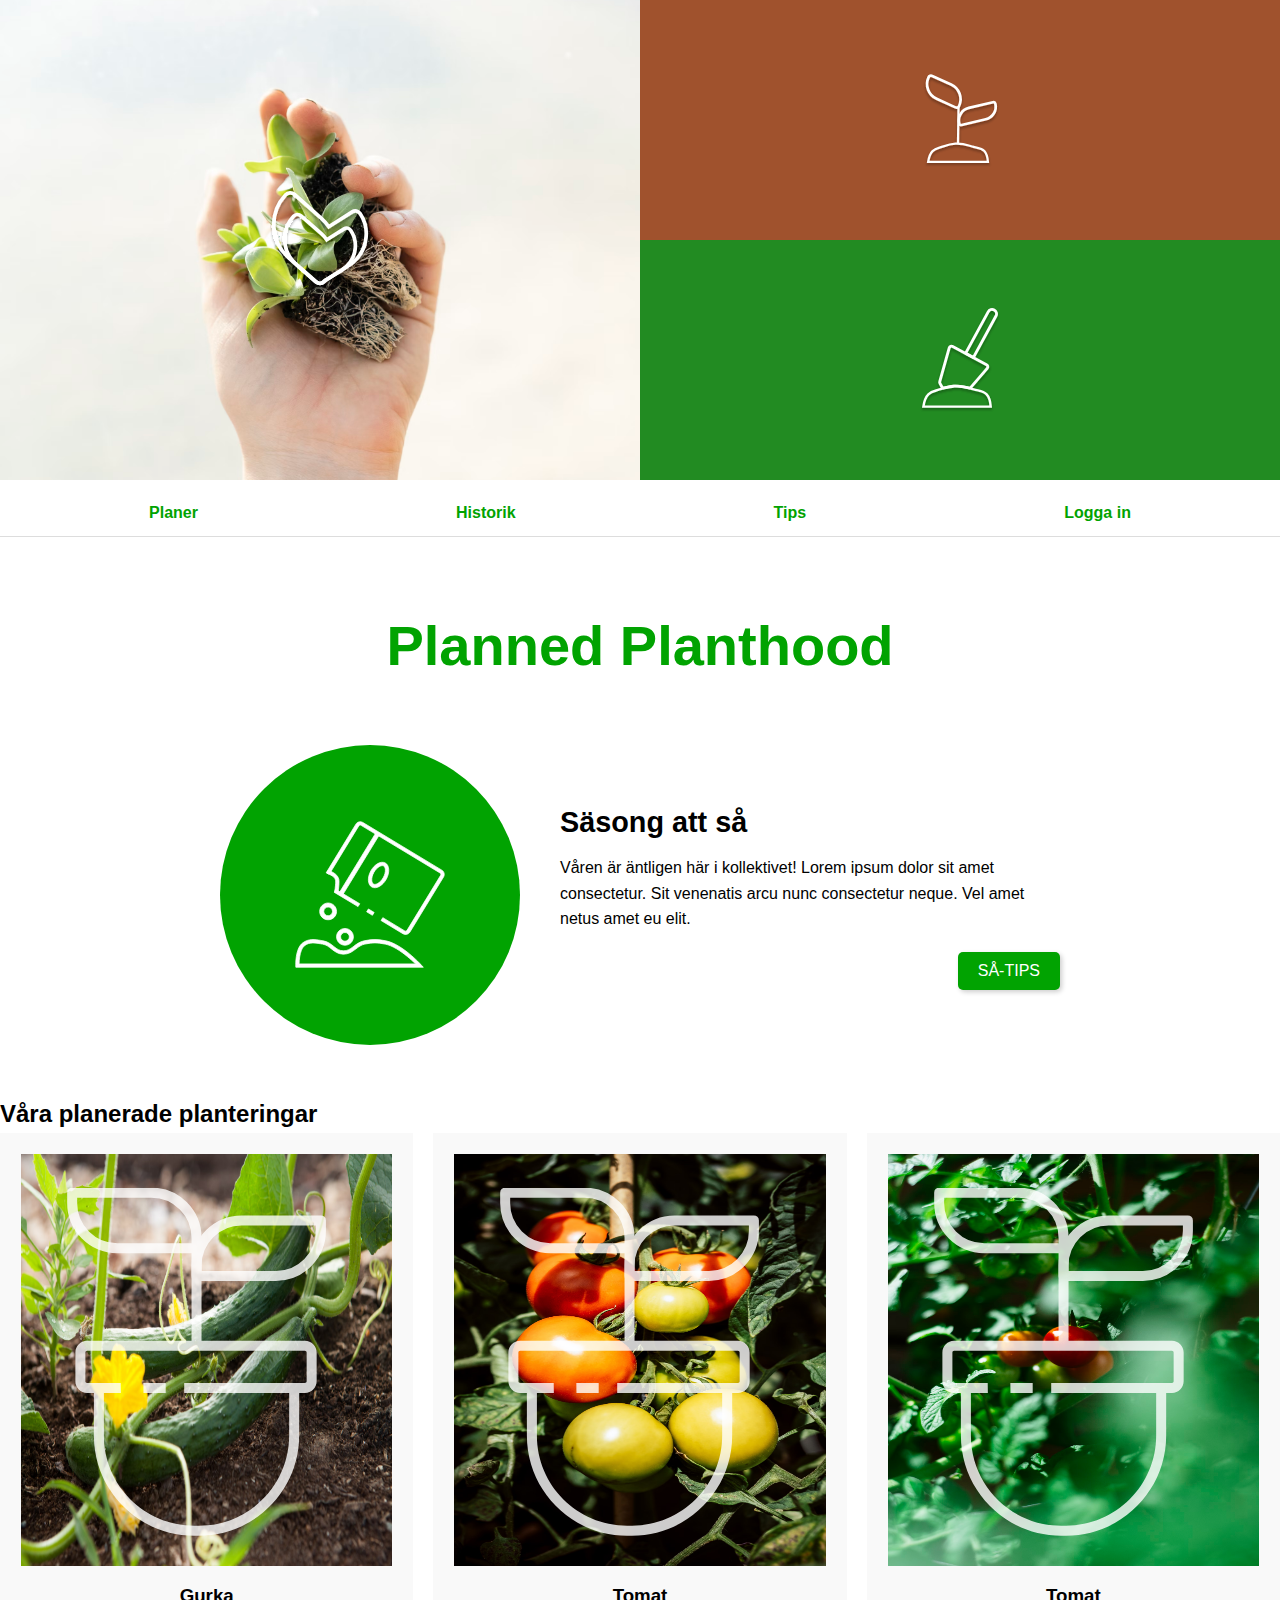
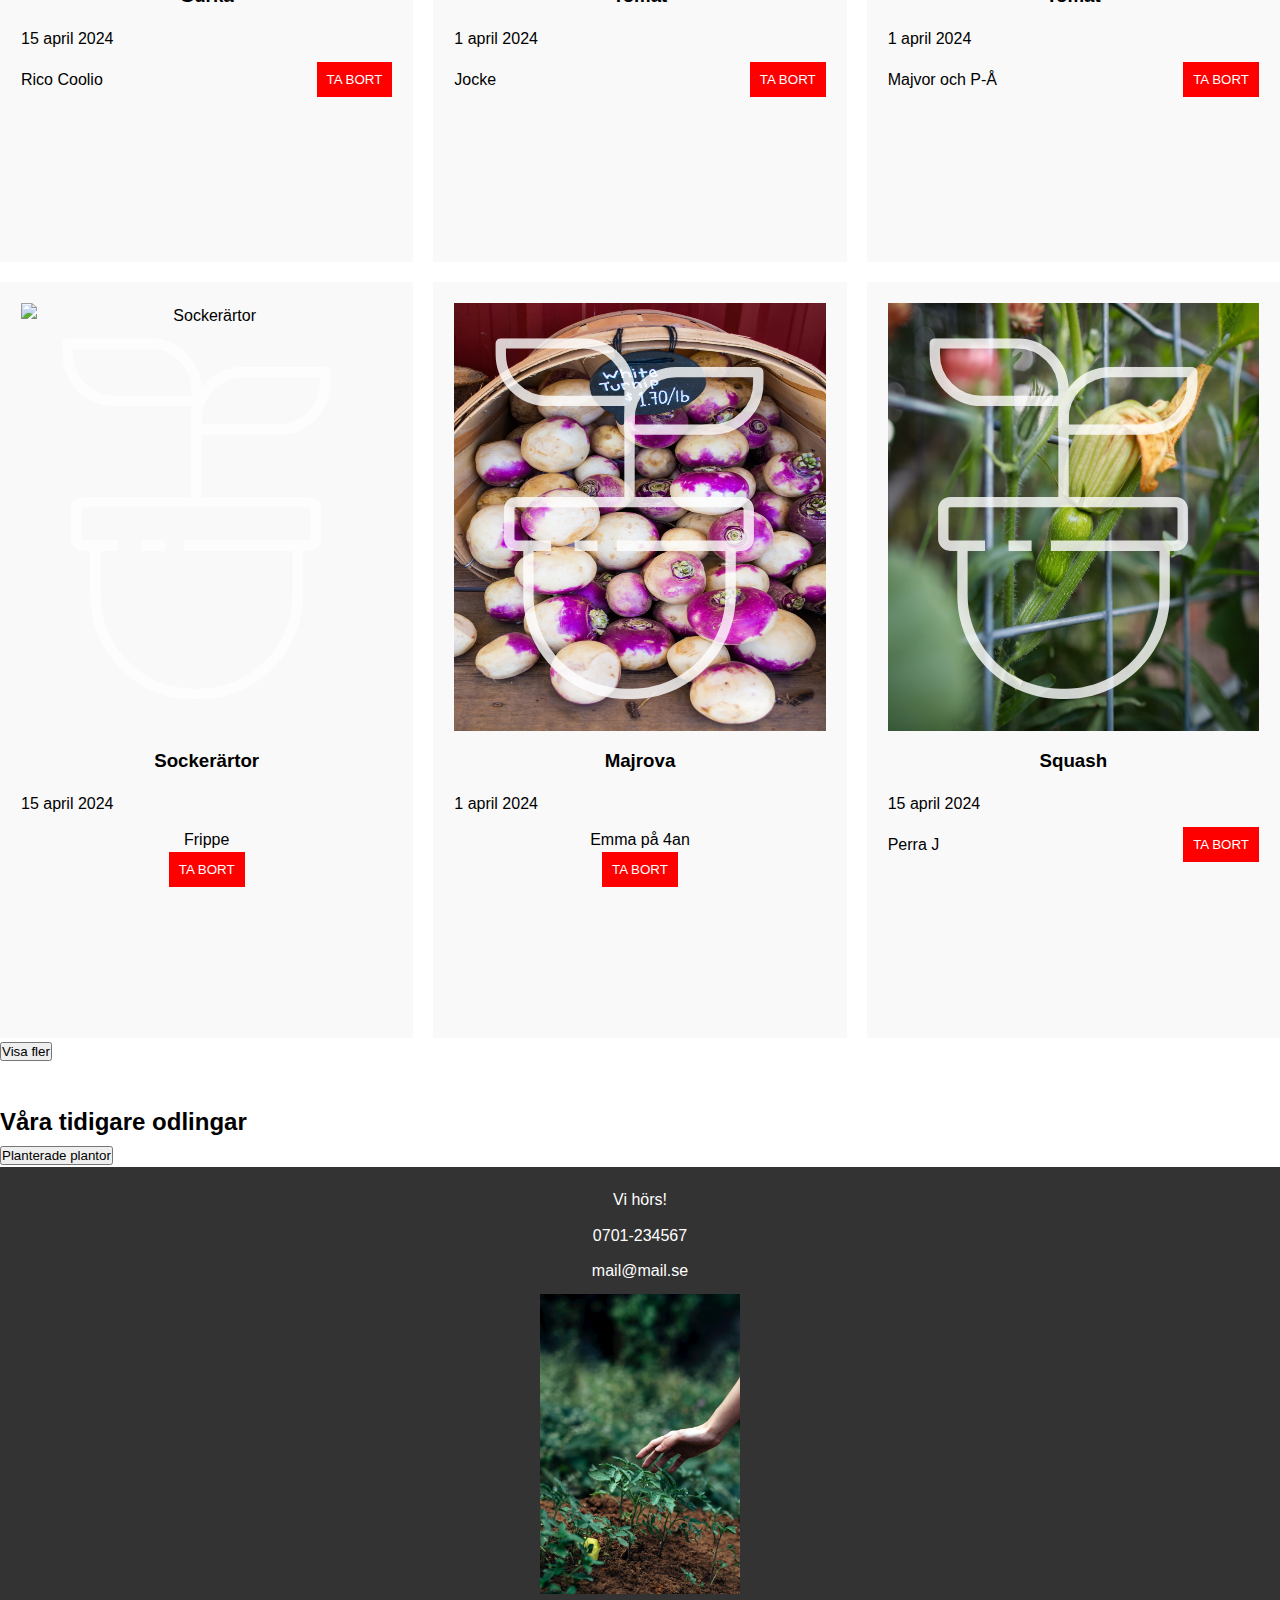
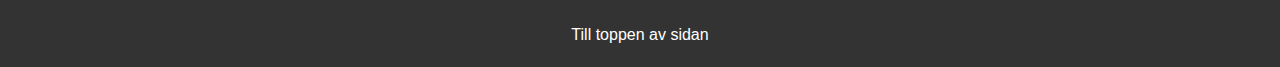
==== index.html @ 6ee658eb "Gjort header och main hittils, ska påbörja footer" ====
<!DOCTYPE html>
<html lang="en">
<head>
    <meta charset="UTF-8">
    <meta name="viewport" content="width=device-width, initial-scale=1.0">
    <link rel="stylesheet" href="css/styles.css">
    <title>Document</title>
</head>
<body>
<!-- Header -->
<header class="header">
    <div class="header__top">
        <div class="header__image-wrapper">
            <img src="Bilder/Header.avif" alt="Planted hand" class="header__image">
            <img src="Bilder/Logo.svg" alt="Icon over image" class="header__image-icon">
        </div>
        <div class="header__grid">
            <div class="header__grid-item header__grid-item--brown">
                <img src="Bilder/seedling.svg" alt="Icon in brown area">
            </div>
            <div class="header__grid-item header__grid-item--green">
                <img src="Bilder/dig.svg" alt="Icon in green area">
            </div>
        </div>
    </div>
    <nav class="header__nav">
        <ul class="nav__list">
            <li class="nav__item"><a href="#">Planer</a></li>
            <li class="nav__item"><a href="#">Historik</a></li>
            <li class="nav__item"><a href="#">Tips</a></li>
            <li class="nav__item"><a href="index2.html">Logga in</a></li>
        </ul>
    </nav>
</header>

<!-- Hero Section -->
<section class="hero">
    <div class="hero__content">
        <h1 class="hero__title">Planned Planthood</h1>
    </div>
</section>

<!-- Main Content -->
<main>
    <!-- Säsong att så Section -->
    <div class="planned-planthood__content">
        <!-- Left Circular Icon -->
        <div class="planned-planthood__icon-wrapper">
            <img src="Bilder/Vectorseedpackage.svg" alt="" class="planned-planthood__icon">
        </div>
        
        <!-- Right Text and Button -->
        <div class="planned-planthood__text">
            <h3>Säsong att så</h3>
            <p>Våren är äntligen här i kollektivet! Lorem ipsum dolor sit amet consectetur. Sit venenatis arcu nunc consectetur neque. Vel amet netus amet eu elit.</p>
            <button class="planned-planthood__button">SÅ-TIPS</button>
        </div>
    </div>
</section>

    <!-- Planteringar Section -->
    <section class="planteringar">
        <h2>Våra planerade planteringar</h2>
        <div class="planteringar__grid">
            <!-- Exempel på plantering -->
            <div class="plantering">
                <img src="Bilder/Gurka.avif" alt="Gurka">
                <img src="Bilder/plant.svg" alt="icon" class="plantering__icon">
                <h3>Gurka</h3>
                <div class="plantering__info">
                <p>15 april 2024</p>
                </div>
                <div class="plantering__actions">
                <p>Rico Coolio</p>
                <button>TA BORT</button>
                </div>
            </div>
            <div class="plantering">
                <img src="Bilder/Tomat.avif" alt="Tomat">
                <img src="Bilder/plant.svg" alt="icon" class="plantering__icon">
                <h3>Tomat</h3>
                <div class="plantering__info">
                <p>1 april 2024</p>
                </div>
                <div class="plantering__actions">
                <p>Jocke</p>
                <button>TA BORT</button>
                </div>
            </div>
            <div class="plantering">
                <img src="Bilder/Tomat1.avif" alt="Tomat">
                <img src="Bilder/plant.svg" alt="icon" class="plantering__icon">
                <h3>Tomat</h3>
                <div class="plantering__info">
                <p>1 april 2024</p>
                </div>
                <div class="plantering__actions">
                <p>Majvor och P-Å</p>
                <button>TA BORT</button>
                </div>
            </div>
            <div class="plantering ">
                <img src="Bilder/Sockerärtor.avif" alt="Sockerärtor">
                <img src="Bilder/plant.svg" alt="icon" class="plantering__icon">
                <h3>Sockerärtor</h3>
                <div class="plantering__info">
                <p>15 april 2024</p>
                </div>
                <div class="plantering__actions"></div>
                <p>Frippe</p>
                <button>TA BORT</button>
            </div>
            <div class="plantering">
                <img src="Bilder/photo-1555447740-03e40562af94.avif" alt="Majrova">
                <img src="Bilder/plant.svg" alt="icon" class="plantering__icon">
                <h3>Majrova</h3>
                <div class="plantering__info">
                <p>1 april 2024</p>
                </div>
                <div class="plantering__actions"></div>
                <p>Emma på 4an</p>
                <button>TA BORT</button>
            </div>
            <div class="plantering">
                <img src="Bilder/squash.avif" alt="Squash">
                <img src="Bilder/plant.svg" alt="icon" class="plantering__icon">
                <h3>Squash</h3>
                <div class="plantering__info">
                <p>15 april 2024</p>
                </div>
                <div class="plantering__actions">
                <p>Perra J</p>
                <button>TA BORT</button>
                </div>
            </div>
            <!-- Lägg till fler planteringar här -->
        </div>
        <button>Visa fler</button>
    </section>

    <!-- Tidigare Odlings Section -->
    <section class="odlingar">
        <h2>Våra tidigare odlingar</h2>
        <button>Planterade plantor</button>
    </section>
</main>

<!-- Footer -->
<footer class="footer">
    <div class="footer__contact">
        <p>Vi hörs!</p>
        <p>0701-234567</p>
        <p>mail@mail.se</p>
    </div>
    <div class="footer__image">
        <img src="Bilder/Footer.avif" alt="Hand touching plant">
    </div>
    <a href="#">Till toppen av sidan</a>
</footer>
</body>
</html>
---- css/styles.css ----
* {
    margin: 0;
    padding: 0;
    box-sizing: border-box;
}

body {
    font-family: Arial, sans-serif;
    line-height: 1.6;
}

/* Header */
.header {
    display: flex;
    flex-direction: column;
    align-items: center;
    width: 100%; /* Se till att headern täcker hela bredden */
}

/* Top Section within Header */
.header__top {
    display: grid;
    grid-template-columns: 1fr 1fr; /* 50% bild, 50% grid */
    height: 490px; /* Justera efter behov */
    width: 100%; /* Täcker hela bredden av sidan */
}

.header__image-wrapper {
    position: relative;
    height: 30rem;
}

.header__image {
    width: 100%;
    height: 100%;
    object-fit: cover; /* Se till att bilden täcker hela området */
}

.header__image-icon {
    position: absolute;
    top: 50%;
    left: 50%;
    transform: translate(-50%, -50%);
    width: 100px; /* Justera storleken på ikonen */
    height: auto;
}

/* Grid Section for Brown and Green blocks */
.header__grid {
    display: grid;
    grid-template-rows: 15rem  15rem; /* Dela upp i två lika stora block */
    height: 100%; /* Se till att den tar upp hela höjden */
}

.header__grid-item {
    display: flex;
    justify-content: center;
    align-items: center;
}

.header__grid-item--brown {
    background-color: #A0522D; /* Brun färg */
}

.header__grid-item--green {
    background-color: #228B22; /* Grön färg */
}

.header__grid-item img {
    width: 80px; /* Justera storleken på SVG-ikonerna */
    height: auto;
}

/* Navigation Bar */
.header__nav {
    background-color: white;
    width: 100%; /* Täcker hela bredden av sidan */
    border-bottom: 1px solid #ddd;
    text-align: center;
    padding: 10px 0;
    box-sizing: border-box;
}

.nav__list {
    list-style: none;
    display: flex;
    justify-content: space-around;
    margin: 0;
    padding: 0 20px; /* Justerar marginalen runt menyn */
}

.nav__item a {
    text-decoration: none;
    color: rgb(1, 163, 1);
    font-weight: bold;
    padding: 10px 20px;
}

/* Hero Section */
.hero {
    background-size: cover;
    background-position: center;
    height: 70px;
    display: flex;
    justify-content: center;
    margin-bottom: 5%;
    margin-top: 5%;
}

.hero__title {
    color: rgb(1, 163, 1);
    font-size: 3.5rem;
}

/* Main Content */
.main {
    padding: 40px 20px;
}

/* Content Layout */
.planned-planthood__content {
    display: flex;
    justify-content: center;
    align-items: center;
    height: 20rem;
    gap: 40px; /* Avstånd mellan ikon och text */
}

.planned-planthood__icon-wrapper {
    width: 300px;
    height: 300px;
    border-radius: 50%;
    background-color: rgb(1, 163, 1); /* Samma färg som ikonen */
    display: flex;
    justify-content: center;
    align-items: center;
}

.planned-planthood__icon {
    width: 150px;
    height: auto;
}

.planned-planthood__text {
    max-width: 500px;
    text-align: left;
    display: flex;
    flex-direction: column;
    justify-content: space-between;
}

.planned-planthood__text h3 {
    font-size: 1.8rem;
    margin-bottom: 10px;
}

.planned-planthood__text p {
    font-size: 1rem;
    line-height: 1.6;
    margin-bottom: 20px;
}

.planned-planthood__button {
    background-color: rgb(1, 163, 1);
    color: white;
    padding: 10px 20px;
    border: none;
    font-size: 1rem;
    cursor: pointer;
    border-radius: 5px;
    box-shadow: 2px 2px 5px rgba(0, 0, 0, 0.2);
    transition: background-color 0.3s;
    align-self: flex-end;
    
}

.planned-planthood__button:hover {
    background-color: #004d00;
}

.planteringar {
    padding: 40px 0;
}

.planteringar__grid {
    display: grid;
    grid-template-columns: repeat(3, 1fr);
    grid-template-rows: repeat(2,);
    gap: 20px;
    position: relative;
}

.plantering {
    text-align: center;
    border: 1px solid #f9f9f9;
    background-color: #f9f9f9;
    position: relative;
    padding: 20px;
    
}
.plantering__info {
    display: flex;
    justify-content: space-between;
    font-size: 1rem;
    margin-bottom: 10px;
}

.plantering__actions {
    display: flex;
    justify-content: space-between;
    align-items: center;
}

.plantering__actions p {
    margin: 0;
}

.plantering__actions button {
    padding: 10px;
    background-color: red;
    color: white;
    border: none;
    cursor: pointer;
    margin-left: 10px;
}
.plantering img {
    width: 100%;
    height: 60%;
    display: block;
}
.plantering__icon {
    position: absolute;
    top: 10px;
    right: 10px;
    width: 30px;
    height: 30px;
    transform: scale(0.8); 
    opacity: 0.8; 
}
.plantering h3 {
    margin: 15px 0;
}

.plantering p {
    font-size: 1rem;
}

.plantering button {
    padding: 10px;
    background-color: red;
    color: white;
    border: none;
    cursor: pointer;
}

/* Block: Footer */
.footer {
    background-color: #333;
    color: white;
    text-align: center;
    padding: 20px;
}

.footer__content {
    display: flex;
    justify-content: space-between;
    align-items: center;
    padding: 20px;
    max-width: 1200px;
    margin: 0 auto;
}

.footer__contact p {
    margin-bottom: 10px;
}

.footer__image img {
    max-width: 200px;
    height: auto;
}

.footer a {
    display: block;
    margin-top: 20px;
    color: white;
    text-decoration: none;
}

@media (max-width: 768px) {
    .footer__content {
        flex-direction: column;
        text-align: center;
    }

    .footer__image img {
        margin-top: 20px;
    }
}
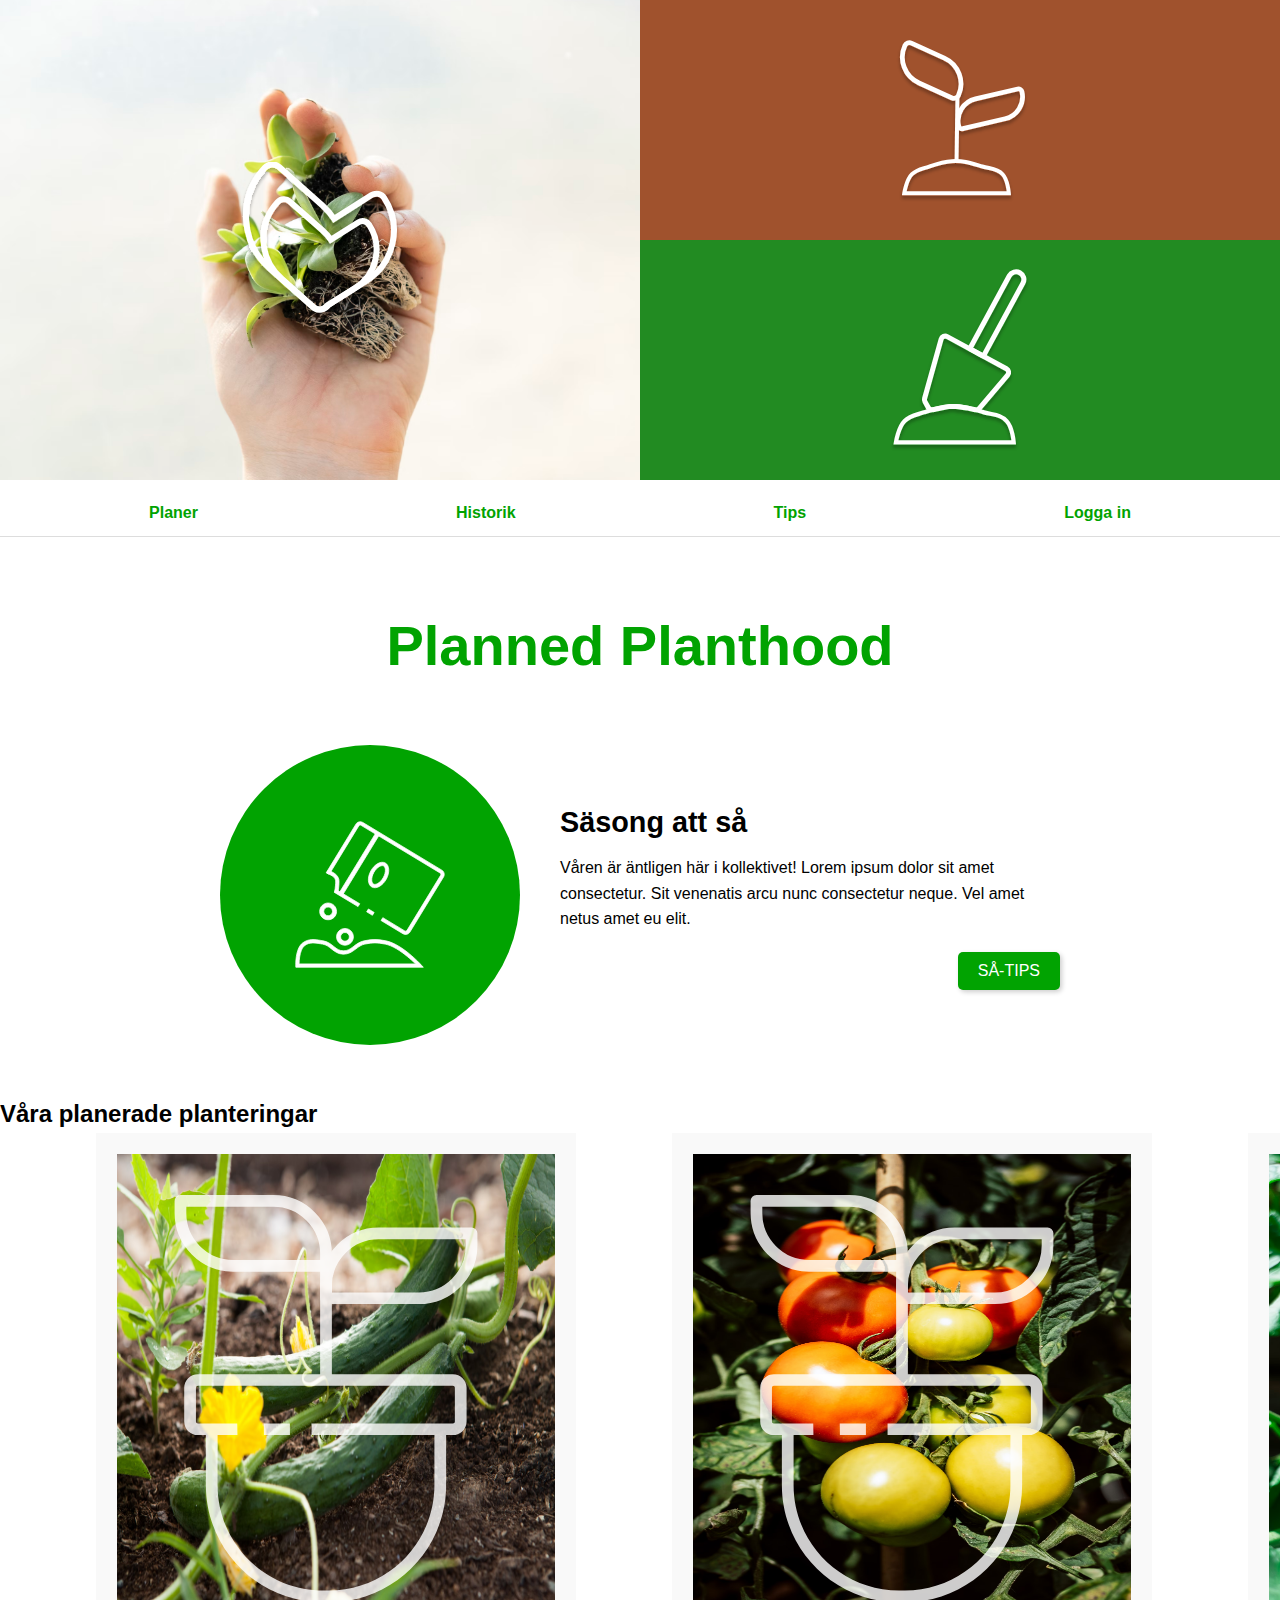
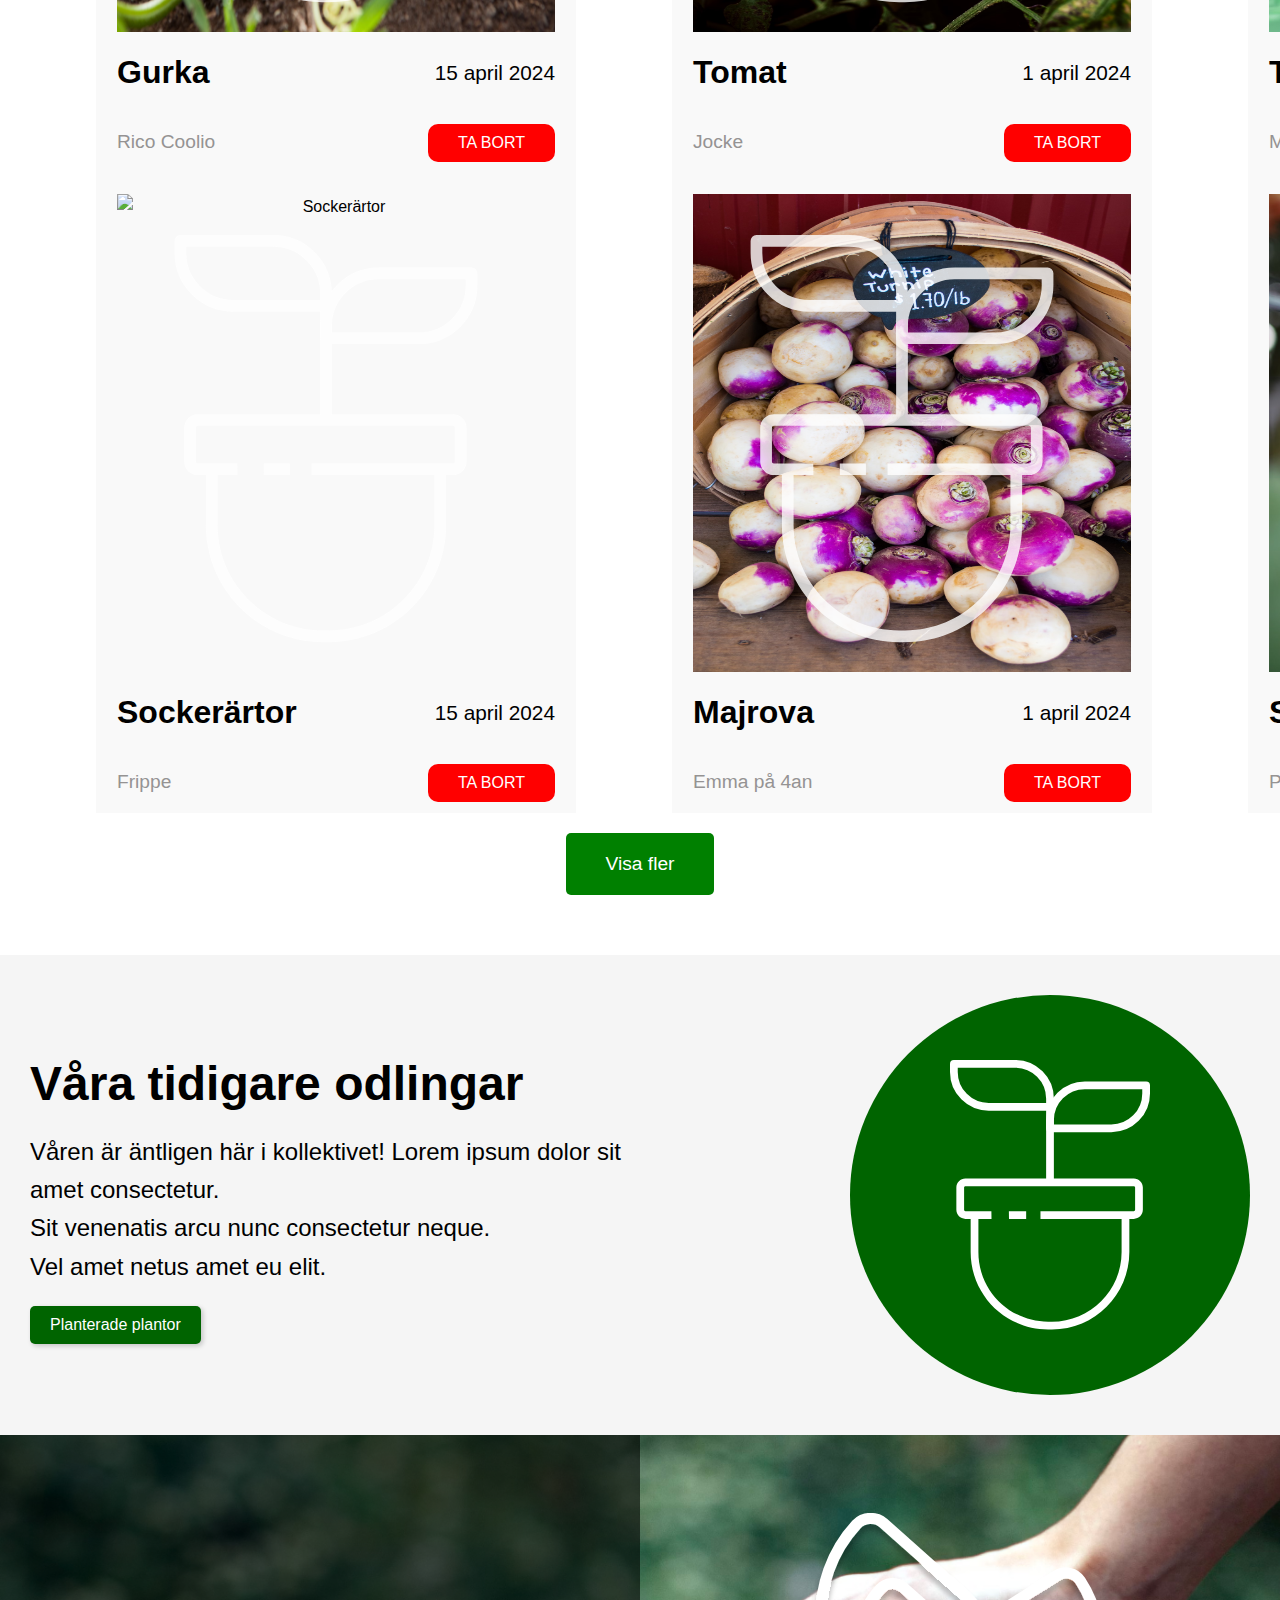
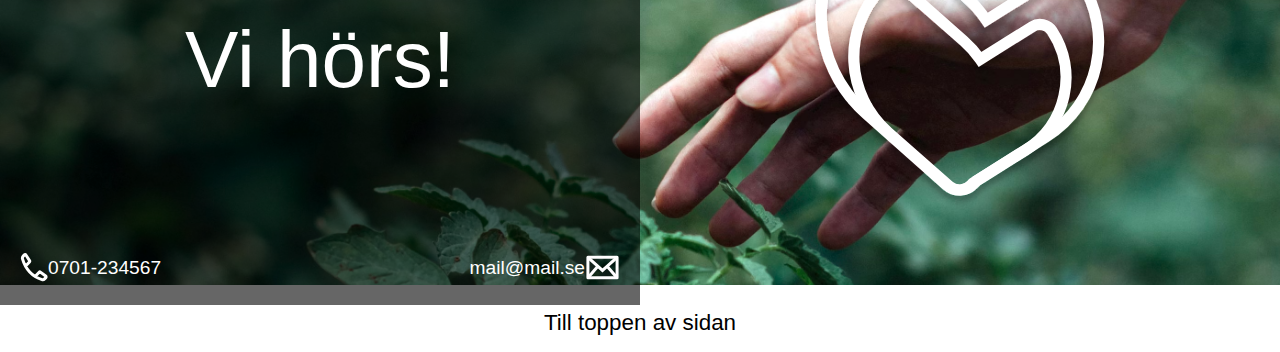
==== commit d95eab5c: "klar med första sidan" ====
--- a/index.html
+++ b/index.html
@@ -66,8 +66,8 @@
             <div class="plantering">
                 <img src="Bilder/Gurka.avif" alt="Gurka">
                 <img src="Bilder/plant.svg" alt="icon" class="plantering__icon">
+                <div class="plantering__info">
                 <h3>Gurka</h3>
-                <div class="plantering__info">
                 <p>15 april 2024</p>
                 </div>
                 <div class="plantering__actions">
@@ -78,8 +78,8 @@
             <div class="plantering">
                 <img src="Bilder/Tomat.avif" alt="Tomat">
                 <img src="Bilder/plant.svg" alt="icon" class="plantering__icon">
+                <div class="plantering__info">
                 <h3>Tomat</h3>
-                <div class="plantering__info">
                 <p>1 april 2024</p>
                 </div>
                 <div class="plantering__actions">
@@ -90,8 +90,8 @@
             <div class="plantering">
                 <img src="Bilder/Tomat1.avif" alt="Tomat">
                 <img src="Bilder/plant.svg" alt="icon" class="plantering__icon">
+                <div class="plantering__info">
                 <h3>Tomat</h3>
-                <div class="plantering__info">
                 <p>1 april 2024</p>
                 </div>
                 <div class="plantering__actions">
@@ -102,30 +102,32 @@
             <div class="plantering ">
                 <img src="Bilder/Sockerärtor.avif" alt="Sockerärtor">
                 <img src="Bilder/plant.svg" alt="icon" class="plantering__icon">
+                <div class="plantering__info">
                 <h3>Sockerärtor</h3>
-                <div class="plantering__info">
                 <p>15 april 2024</p>
                 </div>
-                <div class="plantering__actions"></div>
+                <div class="plantering__actions">
                 <p>Frippe</p>
                 <button>TA BORT</button>
+                </div>
             </div>
             <div class="plantering">
                 <img src="Bilder/photo-1555447740-03e40562af94.avif" alt="Majrova">
                 <img src="Bilder/plant.svg" alt="icon" class="plantering__icon">
+                <div class="plantering__info">
                 <h3>Majrova</h3>
-                <div class="plantering__info">
                 <p>1 april 2024</p>
                 </div>
-                <div class="plantering__actions"></div>
+                <div class="plantering__actions">
                 <p>Emma på 4an</p>
                 <button>TA BORT</button>
+                </div>
             </div>
             <div class="plantering">
                 <img src="Bilder/squash.avif" alt="Squash">
-                <img src="Bilder/plant.svg" alt="icon" class="plantering__icon">
+                <img src="Bilder/plant.svg" alt="icon för plantering" class="plantering__icon">
+                <div class="plantering__info">
                 <h3>Squash</h3>
-                <div class="plantering__info">
                 <p>15 april 2024</p>
                 </div>
                 <div class="plantering__actions">
@@ -133,29 +135,40 @@
                 <button>TA BORT</button>
                 </div>
             </div>
-            <!-- Lägg till fler planteringar här -->
         </div>
-        <button>Visa fler</button>
+        <button class="visafler">Visa fler</button>
     </section>
 
     <!-- Tidigare Odlings Section -->
     <section class="odlingar">
-        <h2>Våra tidigare odlingar</h2>
-        <button>Planterade plantor</button>
+        <div class="odlingar__content">
+            <div class="odlingar__text">
+                <h2>Våra tidigare odlingar</h2>
+                <p>Våren är äntligen här i kollektivet! Lorem ipsum dolor sit amet consectetur. <br>Sit venenatis arcu nunc consectetur neque. <br>Vel amet netus amet eu elit.</p>
+                <button class="odlingar__button">Planterade plantor</button>
+            </div>
+            <div class="odlingar__icon">
+                <img src="Bilder/plant.svg" alt="Ikon för odlingar">
+            </div>
+        </div>
     </section>
 </main>
 
 <!-- Footer -->
 <footer class="footer">
-    <div class="footer__contact">
-        <p>Vi hörs!</p>
-        <p>0701-234567</p>
-        <p>mail@mail.se</p>
+    <div class="footer__overlay">
+        <p class="footer__heading">Vi hörs!</p>
+        <div class="footer__contact">
+            <p class="footer__phone">
+                <img src="Bilder/telephone.svg" alt="Telefon-ikon" class="footer__ikon"> 0701-234567</p>
+            <p class="footer__email">mail@mail.se <img src="Bilder/envelope.svg" alt="mail ikon" class="footer__ikon"></p>
+        </div>
     </div>
-    <div class="footer__image">
-        <img src="Bilder/Footer.avif" alt="Hand touching plant">
+    <div class="footer__image-wrapper">
+        <img src="Bilder/Footer.avif" alt="Hand touching plant" class="footer__image">
+        <img src="Bilder/Logo.svg" alt="Icon" class="footer__icon">
     </div>
-    <a href="#">Till toppen av sidan</a>
+    <a href="#" class="footer__top-link">Till toppen av sidan</a>
 </footer>
 </body>
 </html>--- a/css/styles.css
+++ b/css/styles.css
@@ -41,7 +41,7 @@
     top: 50%;
     left: 50%;
     transform: translate(-50%, -50%);
-    width: 100px; /* Justera storleken på ikonen */
+    width: 160px; /* Justera storleken på ikonen */
     height: auto;
 }
 
@@ -67,7 +67,7 @@
 }
 
 .header__grid-item img {
-    width: 80px; /* Justera storleken på SVG-ikonerna */
+    width: 140px; /* Justera storleken på SVG-ikonerna */
     height: auto;
 }
 
@@ -185,8 +185,7 @@
 .planteringar__grid {
     display: grid;
     grid-template-columns: repeat(3, 1fr);
-    grid-template-rows: repeat(2,);
-    gap: 20px;
+    grid-template-rows: repeat(2);
     position: relative;
 }
 
@@ -196,14 +195,24 @@
     background-color: #f9f9f9;
     position: relative;
     padding: 20px;
-    
+    height: 40rem;
+    width: 30rem;
+    margin-left: 6rem;
 }
 .plantering__info {
     display: flex;
+    align-items: center;
     justify-content: space-between;
     font-size: 1rem;
     margin-bottom: 10px;
-}
+    h3 {
+        font-size: 2rem;
+    }
+    p {
+        font-size: 1.3rem;
+    }
+}
+
 
 .plantering__actions {
     display: flex;
@@ -212,20 +221,23 @@
 }
 
 .plantering__actions p {
-    margin: 0;
+    color: #959393;
+    font-size: 1.2rem;
 }
 
 .plantering__actions button {
-    padding: 10px;
+    padding: 10px 30px;
     background-color: red;
     color: white;
     border: none;
+    border-radius: 10px;
     cursor: pointer;
     margin-left: 10px;
+    font-size: 1rem;
 }
 .plantering img {
     width: 100%;
-    height: 60%;
+    height: 80%;
     display: block;
 }
 .plantering__icon {
@@ -240,50 +252,158 @@
 .plantering h3 {
     margin: 15px 0;
 }
-
-.plantering p {
-    font-size: 1rem;
-}
-
-.plantering button {
-    padding: 10px;
-    background-color: red;
+.visafler {
+    display: block; /* Gör knappen till inline-block för att fungera med text-align */
+    margin: 20px auto;
+    padding: 20px 40px;
+    background-color: green;
     color: white;
     border: none;
     cursor: pointer;
-}
-
+    font-size: 1.2rem;
+    border-radius: 5px;
+}
+.odlingar {
+    padding: 40px 20px;
+    background-color: #f5f5f5;
+}
+
+.odlingar__content {
+    display: flex;
+    justify-content: center;
+    align-items: center;
+    gap: 200px;
+}
+
+.odlingar__text {
+    max-width: 50%;
+}
+
+.odlingar__text h2 {
+    font-size: 3rem;
+    margin-bottom: 10px;
+}
+
+.odlingar__text p {
+    font-size: 1.5rem;
+    line-height: 1.6;
+    margin-bottom: 20px;
+}
+
+.odlingar__button {
+    padding: 10px 20px;
+    background-color: #006400;
+    color: white;
+    border: none;
+    cursor: pointer;
+    font-size: 1rem;
+    border-radius: 5px;
+    box-shadow: 2px 2px 5px rgba(0, 0, 0, 0.2);
+}
+
+.odlingar__icon {
+    width: 400px;
+    height: 400px;
+    border-radius: 50%;
+    background-color: #006400;
+    display: flex;
+    justify-content: center;
+    align-items: center;
+}
+
+.odlingar__icon img {
+    width: 200px;
+    height: auto;
+}
 /* Block: Footer */
 .footer {
-    background-color: #333;
+    position: relative;
+    background-color: white;
     color: white;
+    padding: 0;
     text-align: center;
-    padding: 20px;
-}
-
-.footer__content {
+    display: flex;
+    flex-direction: column;
+}
+
+.footer__overlay {
+    position: absolute;
+    top: 0;
+    left: 0;
+    width: 50%; /* Halva bredden av footern */
+    height: 91%; /* Full höjd */
+    background-color: rgba(0, 0, 0, 0.6); /* Halvgenomskinlig overlay */
+    display: flex;
+    flex-direction: column;
+    justify-content: center;
+    align-items: center;
+    z-index: 1; /* Se till att overlayen visas ovanför bilden */
+}
+
+.footer__heading {
+    font-size: 5rem;
+    margin-bottom: 20px;
+}
+
+.footer__contact {
+    position: absolute;
+    bottom: 20px;
+    width: 100%;
     display: flex;
     justify-content: space-between;
-    align-items: center;
-    padding: 20px;
-    max-width: 1200px;
-    margin: 0 auto;
+    padding: 0 20px;
 }
 
 .footer__contact p {
-    margin-bottom: 10px;
-}
-
-.footer__image img {
-    max-width: 200px;
-    height: auto;
-}
-
-.footer a {
-    display: block;
+    margin: 0;
+    display: flex;
+    align-items: center;
+    font-size: 1.2rem; /* Justera textstorleken */
+}
+.footer_ikon {
+    margin-right: 8px; /* Avstånd mellan ikonen och texten för telefonnumret */
+    margin-left: 8px;  /* Avstånd mellan mejladressen och ikonen */
+    width: 1em; /* Gör ikonen lika stor som texten */
+    height: auto;
+}
+
+.footer__image-wrapper {
+    position: relative;
+    width: 100%; /* Bilden täcker hela footern */
+    height: 50vh; /* Halva skärmhöjden */
+    z-index: 0; /* Lägg bilden under overlayen */
+}
+
+.footer__image {
+    width: 100%;
+    height: 100%;
+    object-fit: cover; /* Se till att bilden täcker hela sin container */
+}
+
+.footer__icon {
+    position: absolute;
+    top: 50%;
+    left: 75%; /* Sätter ikonen på höger sida */
+    transform: translate(-50%, -50%);
+    width: 300px;
+    height: auto;
+    z-index: 2;
+}
+
+.footer__top-link {
+    
+    border-radius: 5px;
+    height:47px;
+    color: black;
+    background-color: white;
+    text-decoration: none;
+    font-size: 1.4rem;
+    text-align: center;
     margin-top: 20px;
-    color: white;
-    text-decoration: none;
+}
+
+.footer__top-link:hover {
+    text-decoration: underline;
 }
 
 @media (max-width: 768px) {
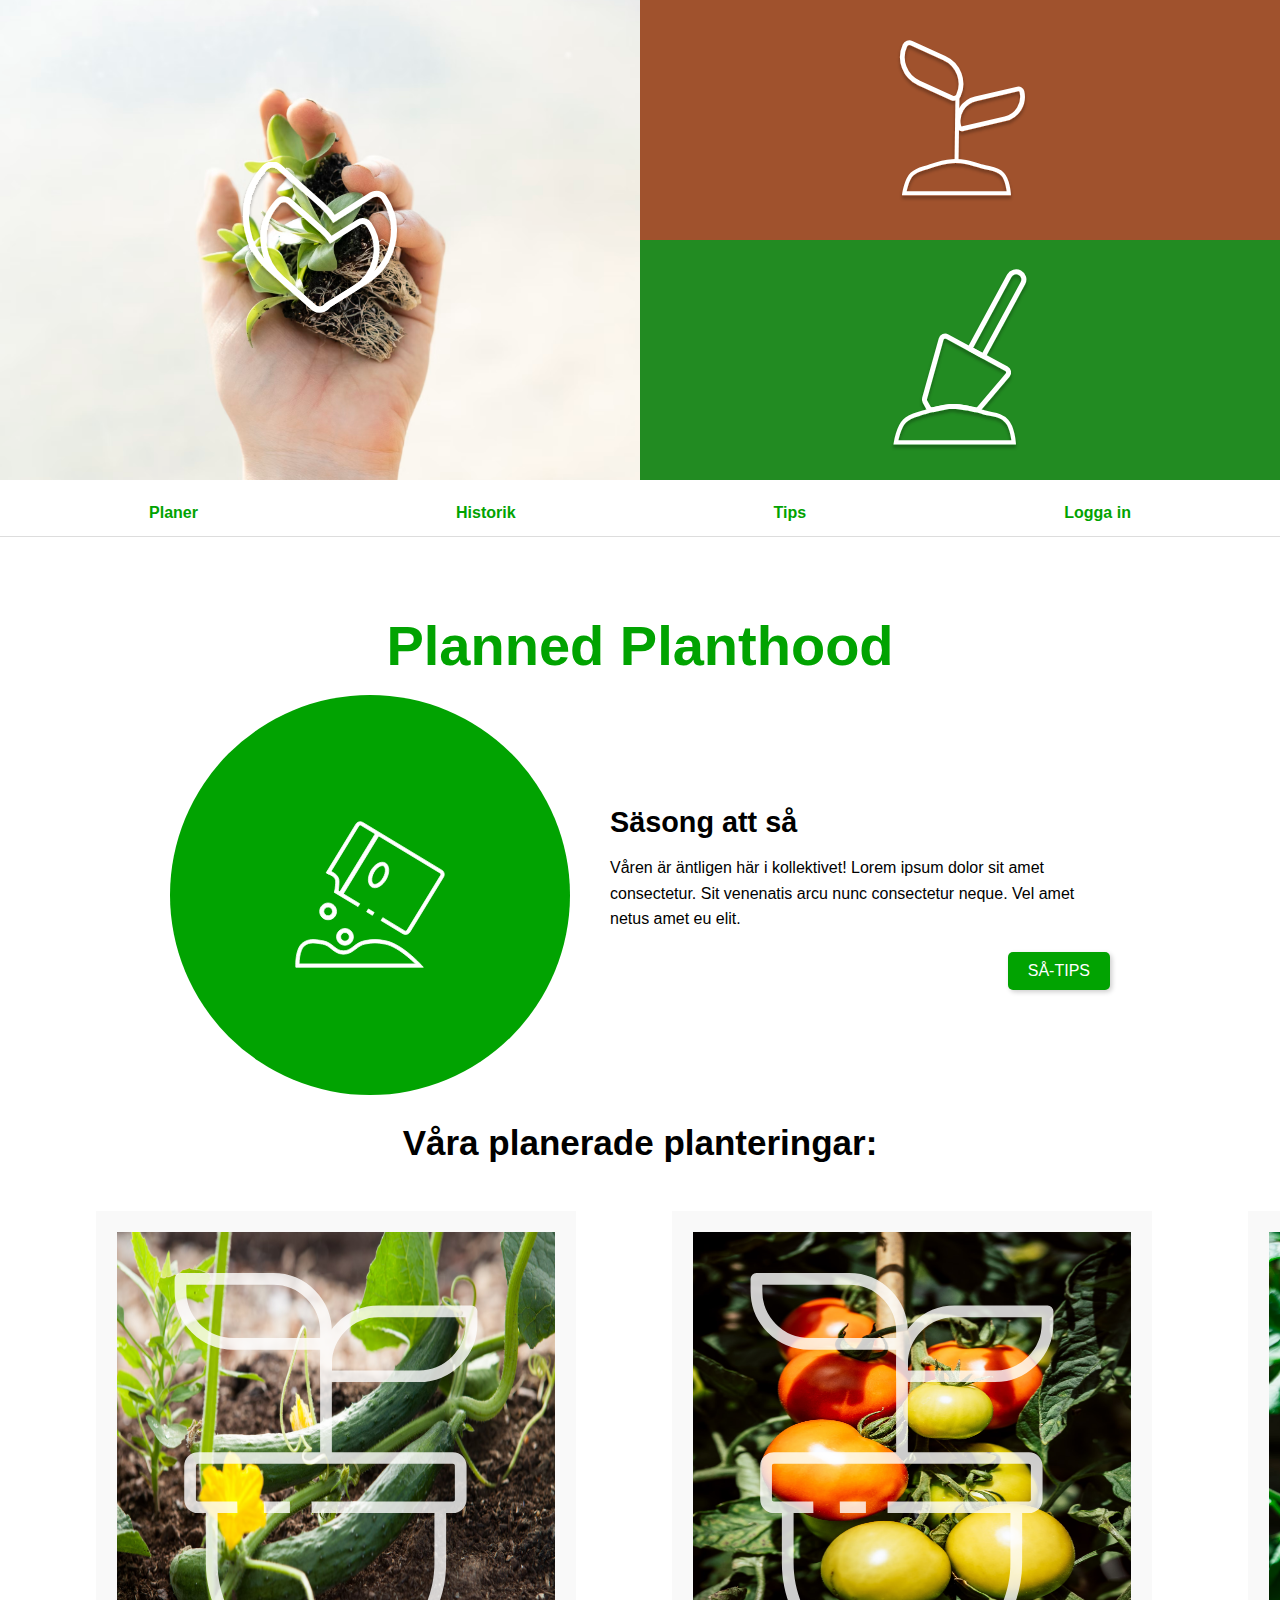
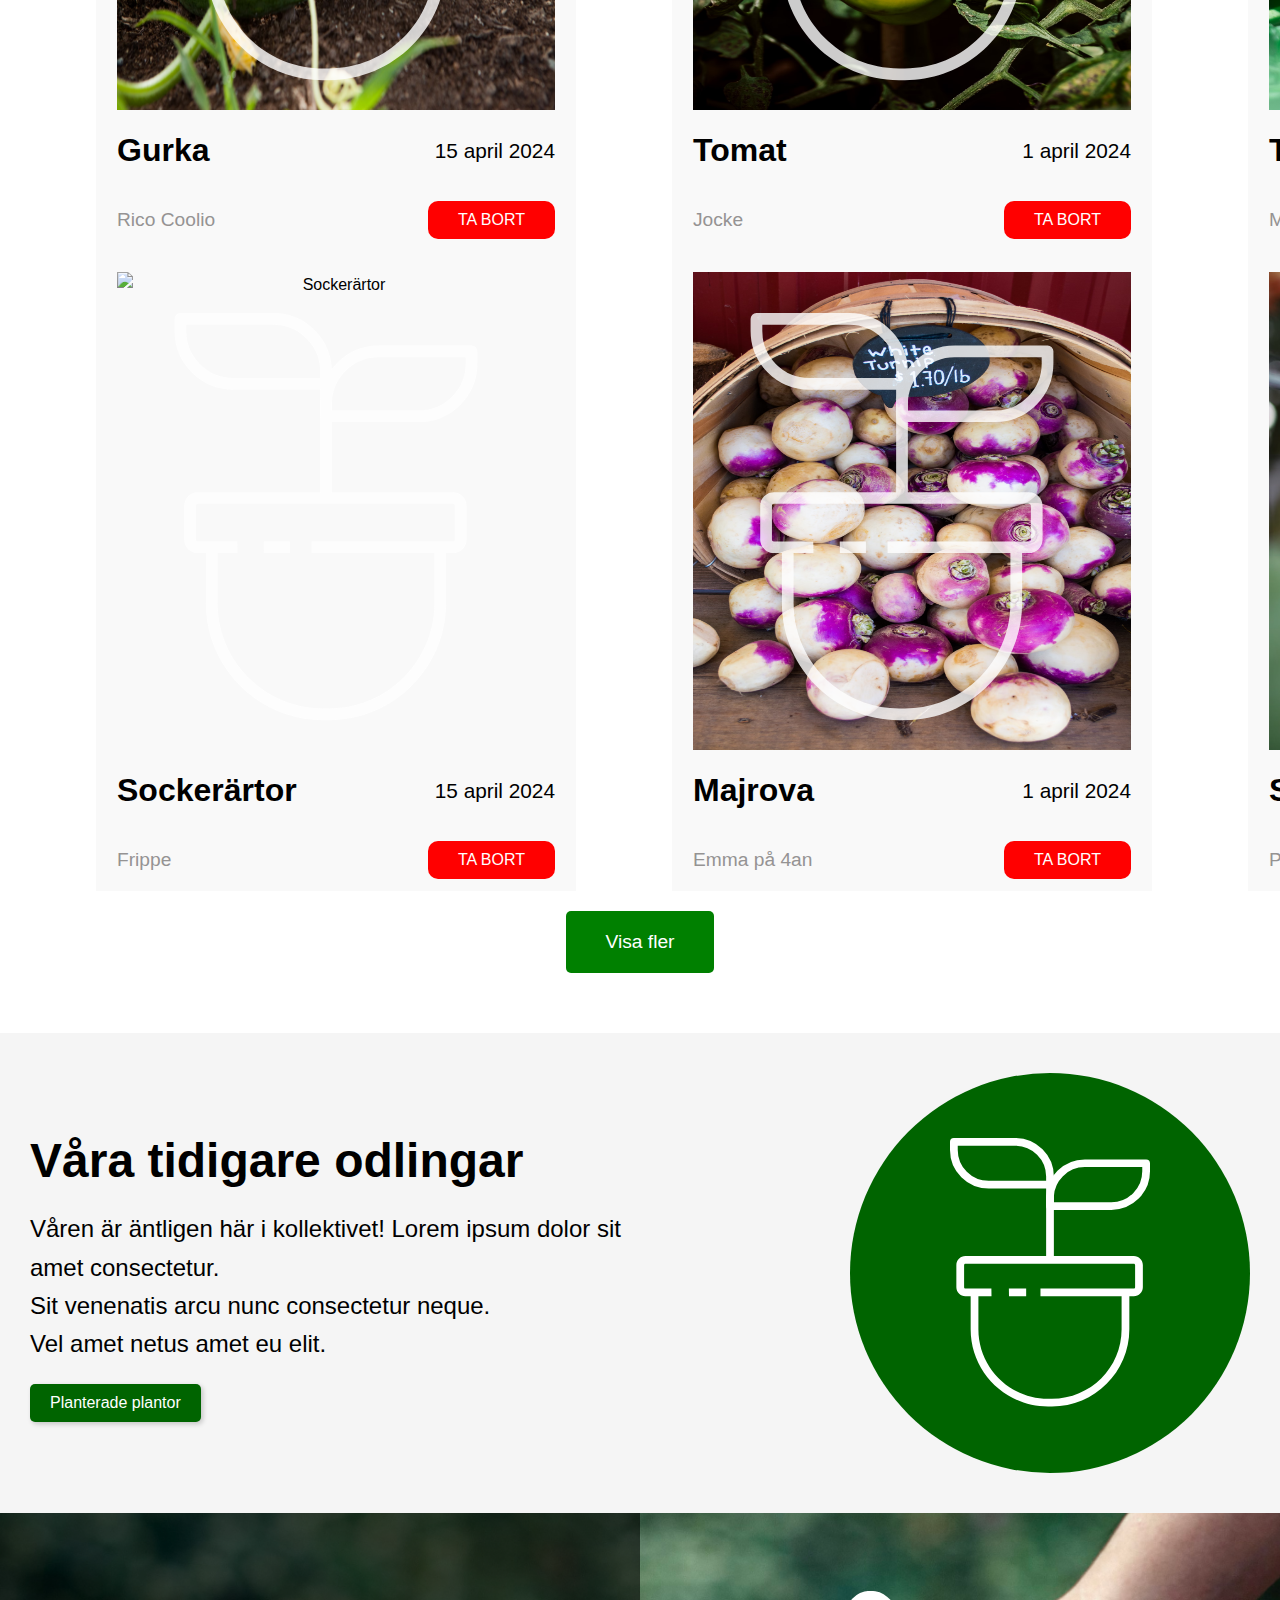
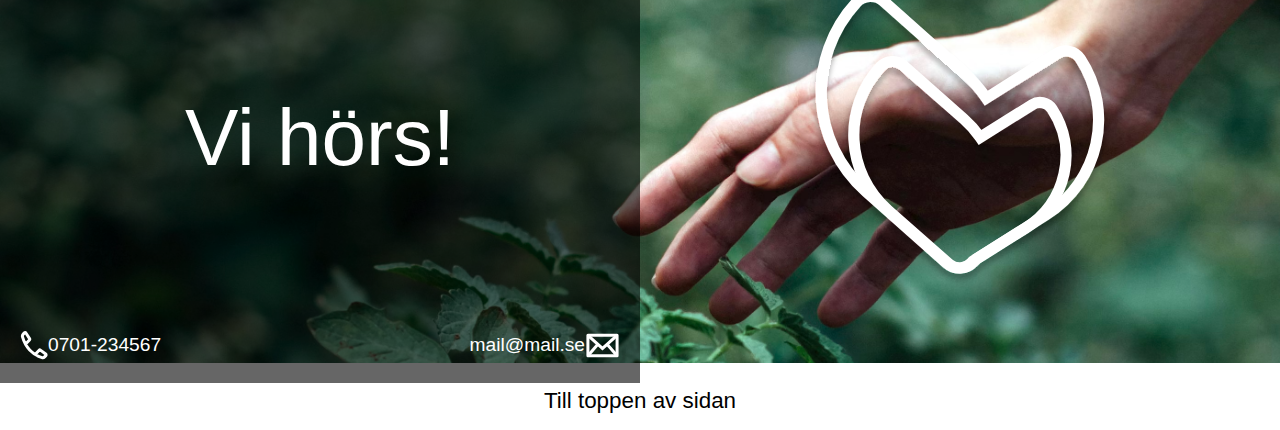
==== commit ce9d6533: "Andra sidan är strax klar" ====
--- a/index.html
+++ b/index.html
@@ -4,7 +4,7 @@
     <meta charset="UTF-8">
     <meta name="viewport" content="width=device-width, initial-scale=1.0">
     <link rel="stylesheet" href="css/styles.css">
-    <title>Document</title>
+    <title>Planned Planthood</title>
 </head>
 <body>
 <!-- Header -->
@@ -60,7 +60,7 @@
 
     <!-- Planteringar Section -->
     <section class="planteringar">
-        <h2>Våra planerade planteringar</h2>
+        <h2>Våra planerade planteringar:</h2>
         <div class="planteringar__grid">
             <!-- Exempel på plantering -->
             <div class="plantering">
--- a/css/styles.css
+++ b/css/styles.css
@@ -127,8 +127,8 @@
 }
 
 .planned-planthood__icon-wrapper {
-    width: 300px;
-    height: 300px;
+    width: 400px;
+    height: 400px;
     border-radius: 50%;
     background-color: rgb(1, 163, 1); /* Samma färg som ikonen */
     display: flex;
@@ -180,6 +180,12 @@
 
 .planteringar {
     padding: 40px 0;
+    h2 {
+        text-align: center;
+        margin-bottom: 40px;
+        margin-top: 20px;
+        font-size: 35px;
+    }
 }
 
 .planteringar__grid {
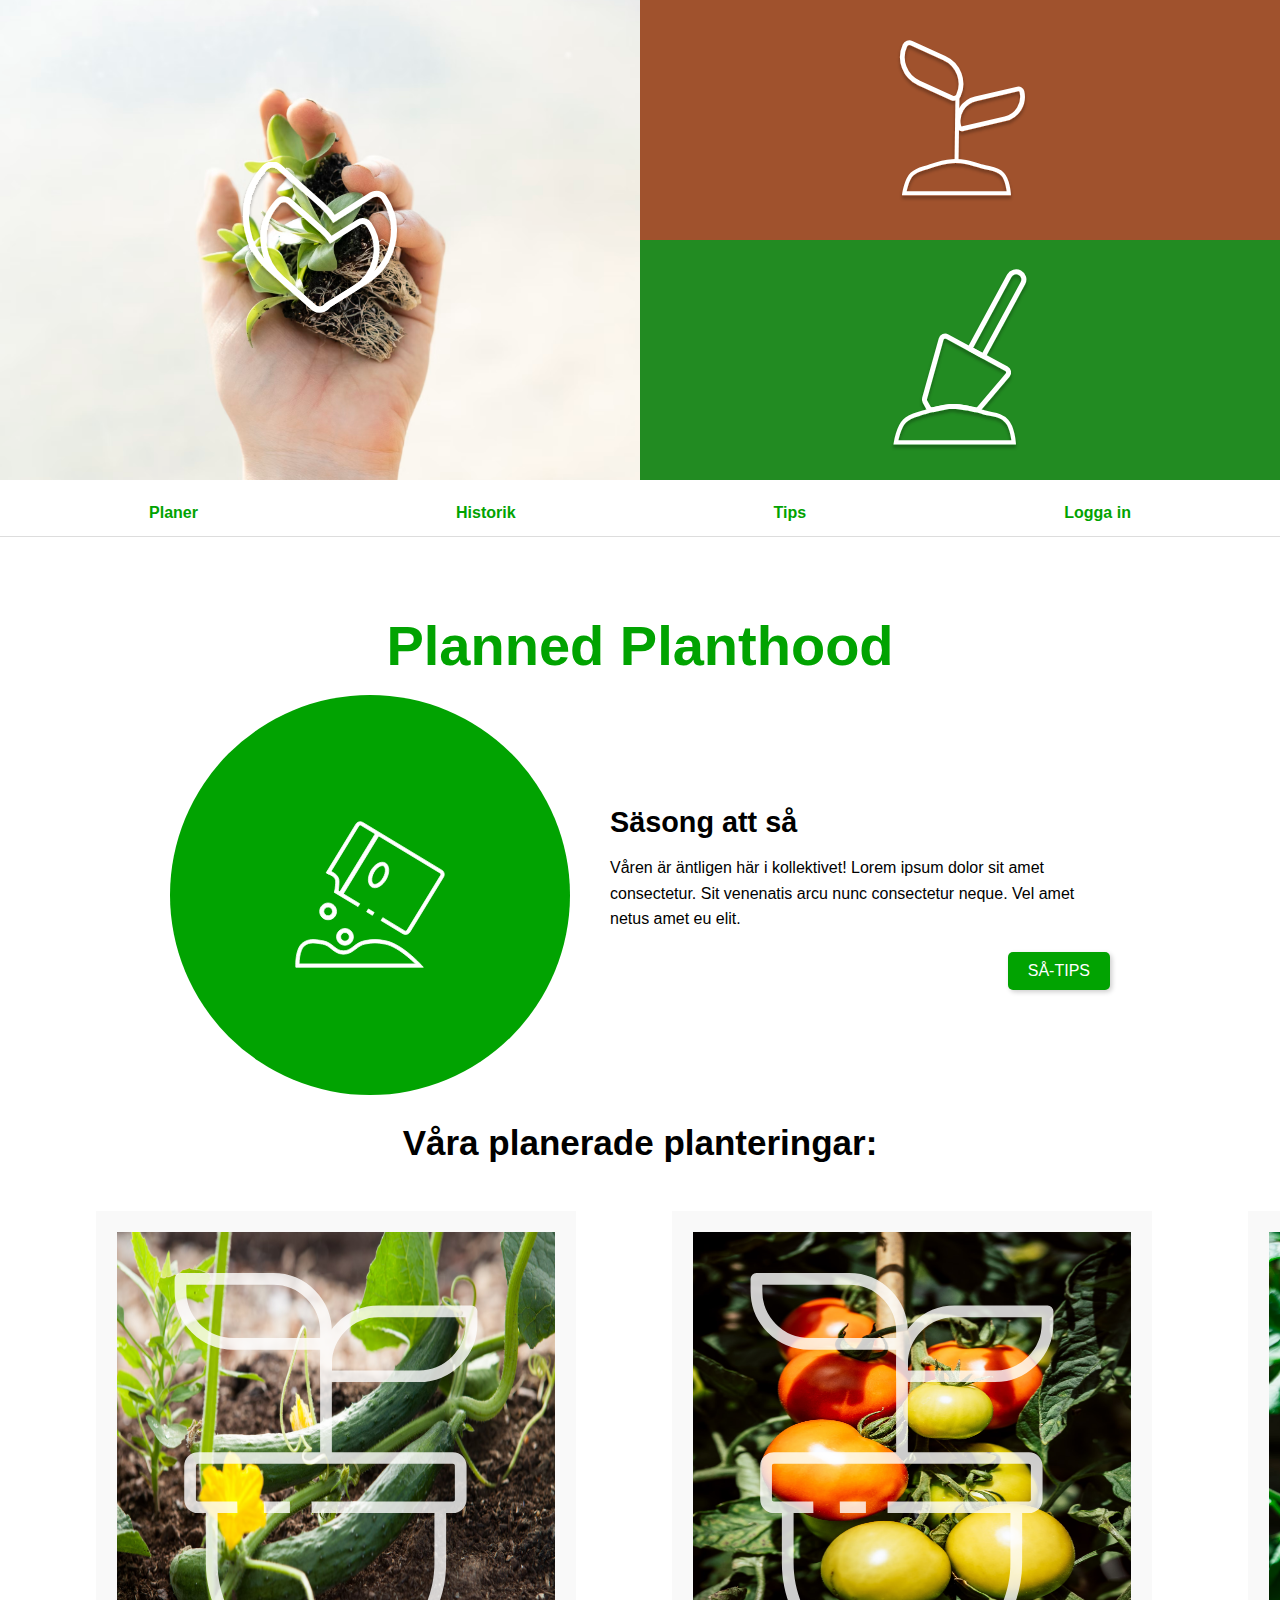
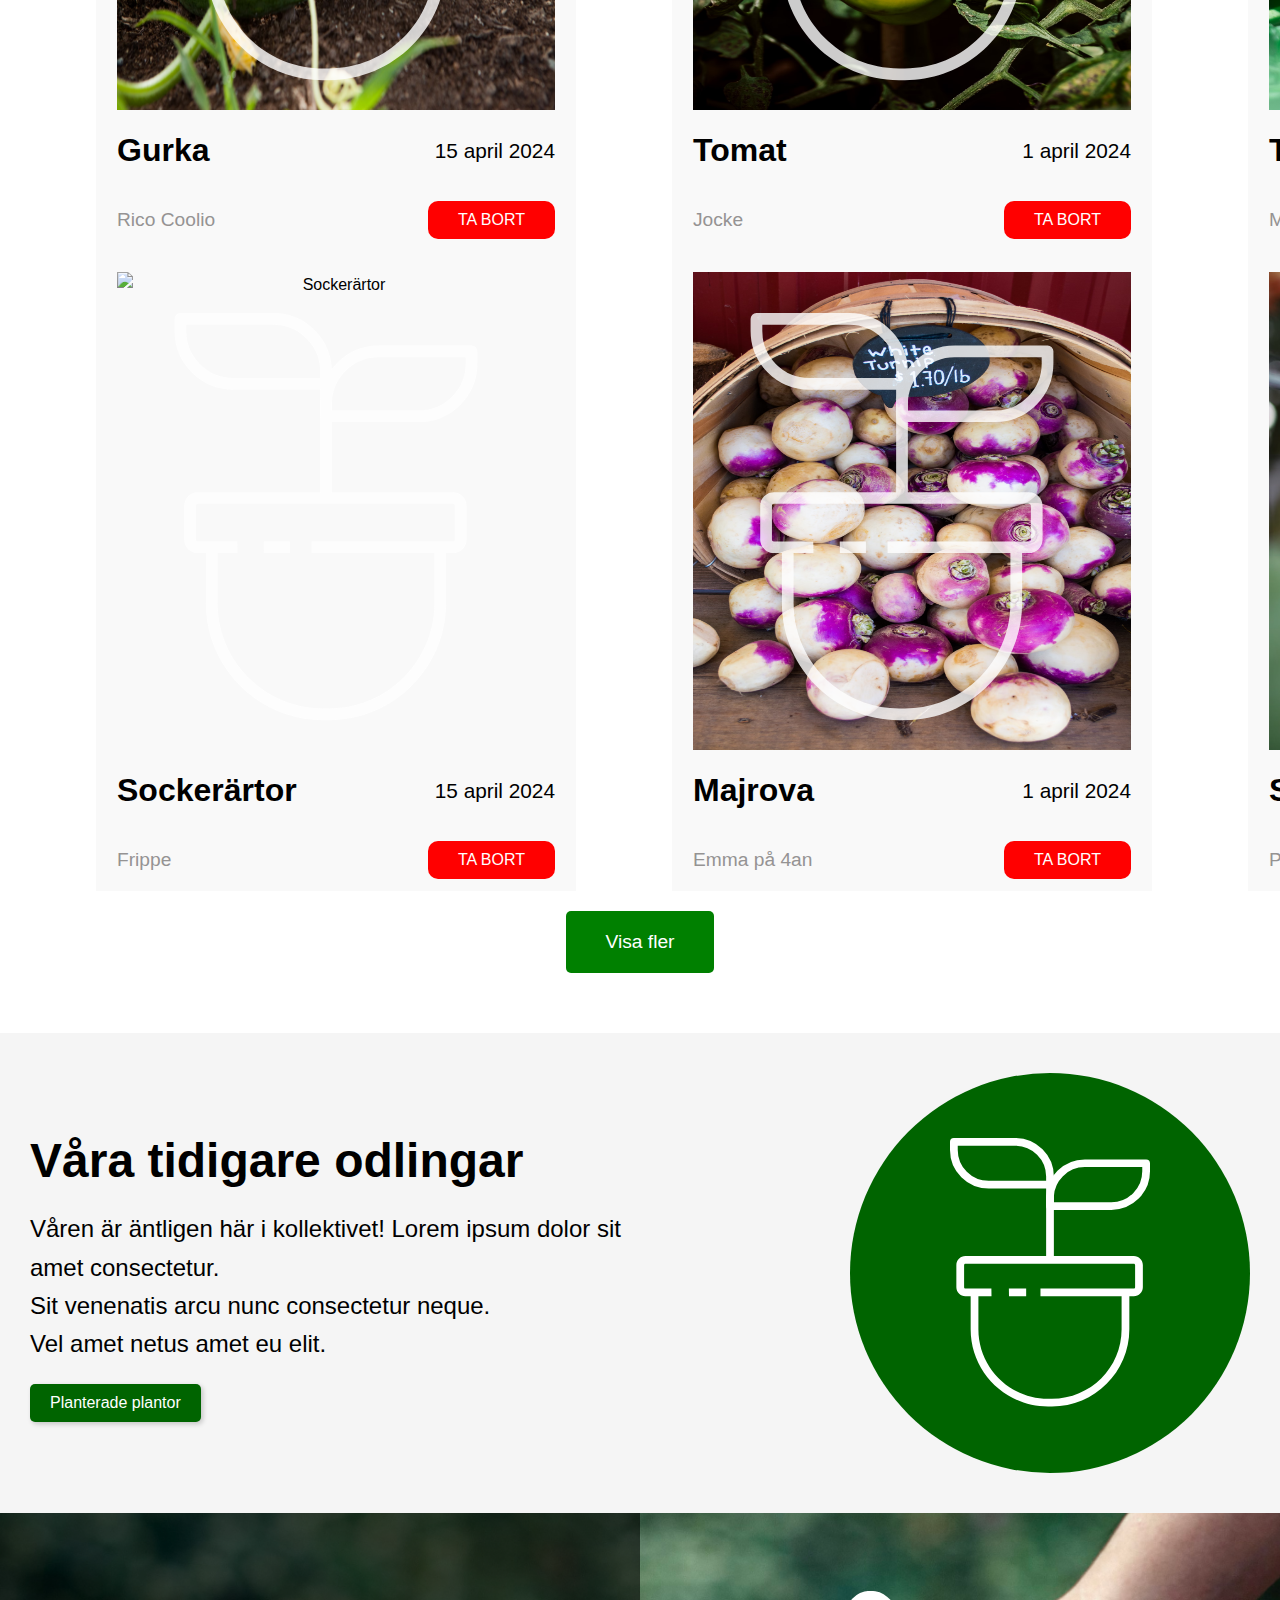
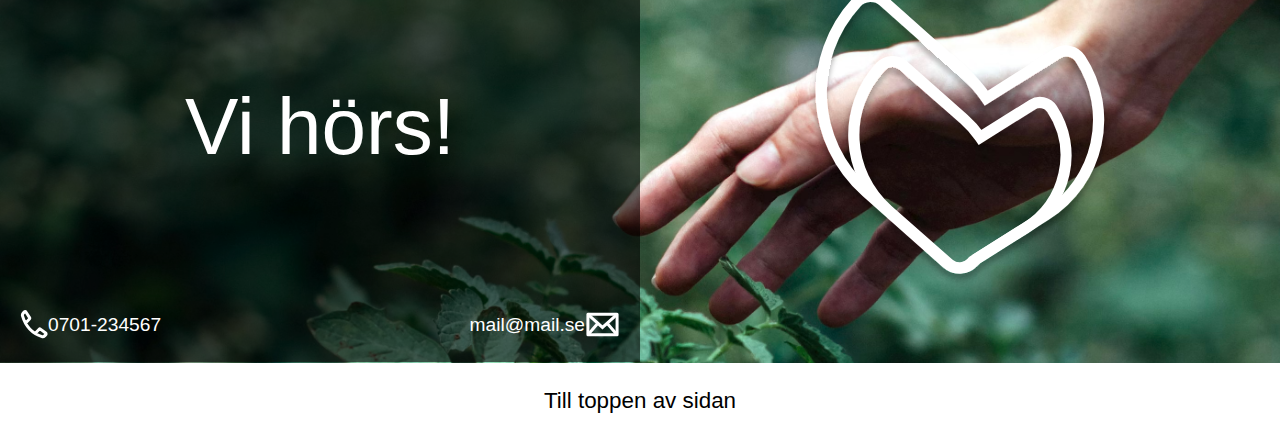
==== commit 297820c3: "lagt in en ny css fil och finjusterat kod" ====
--- a/index.html
+++ b/index.html
@@ -4,6 +4,7 @@
     <meta charset="UTF-8">
     <meta name="viewport" content="width=device-width, initial-scale=1.0">
     <link rel="stylesheet" href="css/styles.css">
+    <link rel="stylesheet" href="css/mediasida1.css">
     <title>Planned Planthood</title>
 </head>
 <body>
@@ -60,11 +61,11 @@
 
     <!-- Planteringar Section -->
     <section class="planteringar">
-        <h2>Våra planerade planteringar:</h2>
+        <h2 class="planering__text">Våra planerade planteringar:</h2>
         <div class="planteringar__grid">
             <!-- Exempel på plantering -->
             <div class="plantering">
-                <img src="Bilder/Gurka.avif" alt="Gurka">
+                <img src="Bilder/Gurka.avif" alt="Gurka" class="plantering__bild">
                 <img src="Bilder/plant.svg" alt="icon" class="plantering__icon">
                 <div class="plantering__info">
                 <h3>Gurka</h3>
@@ -76,7 +77,7 @@
                 </div>
             </div>
             <div class="plantering">
-                <img src="Bilder/Tomat.avif" alt="Tomat">
+                <img src="Bilder/Tomat.avif" alt="Tomat" class="plantering__bild">
                 <img src="Bilder/plant.svg" alt="icon" class="plantering__icon">
                 <div class="plantering__info">
                 <h3>Tomat</h3>
@@ -88,7 +89,7 @@
                 </div>
             </div>
             <div class="plantering">
-                <img src="Bilder/Tomat1.avif" alt="Tomat">
+                <img src="Bilder/Tomat1.avif" alt="Tomat" class="plantering__bild">
                 <img src="Bilder/plant.svg" alt="icon" class="plantering__icon">
                 <div class="plantering__info">
                 <h3>Tomat</h3>
@@ -100,7 +101,7 @@
                 </div>
             </div>
             <div class="plantering ">
-                <img src="Bilder/Sockerärtor.avif" alt="Sockerärtor">
+                <img src="Bilder/Sockerärtor.avif" alt="Sockerärtor" class="plantering__bild">
                 <img src="Bilder/plant.svg" alt="icon" class="plantering__icon">
                 <div class="plantering__info">
                 <h3>Sockerärtor</h3>
@@ -112,7 +113,7 @@
                 </div>
             </div>
             <div class="plantering">
-                <img src="Bilder/photo-1555447740-03e40562af94.avif" alt="Majrova">
+                <img src="Bilder/photo-1555447740-03e40562af94.avif" alt="Majrova" class="plantering__bild">
                 <img src="Bilder/plant.svg" alt="icon" class="plantering__icon">
                 <div class="plantering__info">
                 <h3>Majrova</h3>
@@ -124,7 +125,7 @@
                 </div>
             </div>
             <div class="plantering">
-                <img src="Bilder/squash.avif" alt="Squash">
+                <img src="Bilder/squash.avif" alt="Squash" class="plantering__bild">
                 <img src="Bilder/plant.svg" alt="icon för plantering" class="plantering__icon">
                 <div class="plantering__info">
                 <h3>Squash</h3>
--- a/css/styles.css
+++ b/css/styles.css
@@ -35,7 +35,6 @@
     height: 100%;
     object-fit: cover; /* Se till att bilden täcker hela området */
 }
-
 .header__image-icon {
     position: absolute;
     top: 50%;
@@ -337,7 +336,7 @@
     top: 0;
     left: 0;
     width: 50%; /* Halva bredden av footern */
-    height: 91%; /* Full höjd */
+    height: 87%; /* Full höjd */
     background-color: rgba(0, 0, 0, 0.6); /* Halvgenomskinlig overlay */
     display: flex;
     flex-direction: column;
@@ -411,14 +410,3 @@
 .footer__top-link:hover {
     text-decoration: underline;
 }
-
-@media (max-width: 768px) {
-    .footer__content {
-        flex-direction: column;
-        text-align: center;
-    }
-
-    .footer__image img {
-        margin-top: 20px;
-    }
-}
--- a/css/mediasida1.css
+++ b/css/mediasida1.css
@@ -0,0 +1,247 @@
+@media (max-width: 500px) {
+    .header__top {
+        display: grid;
+        grid-template-columns: 1fr; /* En kolumn */
+        grid-template-rows: auto auto; /* Två rader */
+        height: auto; /* Anpassa höjden automatiskt */
+    }
+
+    .header__image-wrapper {
+        height: 200px; /* Anpassa höjden på bilden */
+        width: 100%;
+    }
+
+    .header__image {
+        width: 100%;
+        height: 40vh;
+        object-fit: cover;
+        }
+
+    .header__grid {
+        display: grid;
+        grid-template-columns: 1fr 1fr; /* Två kolumner */
+        grid-template-rows: auto; /* En rad */
+        height: auto; /* Anpassa höjden automatiskt */
+    }
+
+    .header__grid-item {
+        display: flex;
+        justify-content: center;
+        align-items: center;
+        height: 40vh; /* Anpassa höjden för varje ruta */
+    }
+
+    .header__grid-item--brown {
+        background-color: #A0522D;
+        img {
+            height: 90px;
+            margin-top: 150px;
+        }
+    }
+
+    .header__grid-item--green {
+        background-color: #228B22;
+        img{
+            height: 90px;
+            margin-top: 150px;
+        }
+    }
+
+    .header__image-icon {
+        width: 170px; /* Justera storleken på ikonen */
+        margin-top: 20%;
+        top: 50%;
+        left: 50%;
+        transform: translate(-50%, -50%);
+    }
+
+    /* Navigationsmeny */
+    .header__nav {
+        display: none; /* Dölj den vanliga navigeringen */
+    }
+
+    /* Hamburgerikon */
+    .hamburger-menu {
+        display: block; /* Visa hamburgerikonen på mobila skärmar */
+        position: absolute;
+        top: 20px;
+        right: 20px;
+        width: 30px;
+        height: 30px;
+    }
+
+    /* Hero-sektionen */
+    .hero {
+        height: auto; /* Gör höjden flexibel */
+        margin: 20px 0;
+        text-align: center;
+    }
+
+    .hero__title {
+        font-size: 1.5rem; /* Minska storleken på titeln */
+    }
+
+    /* Planteringar */
+    .planned-planthood__content {
+        display: grid;
+        grid-template-columns: 1fr; /* En kolumn för mobilvisning */
+        gap: 10px;
+        text-align: center; /* Centrera text för mobilvisning */
+    }
+
+    /* Flytta Säsong att så-sektionen och justera texten */
+    .planned-planthood__text {
+        order: 1; /* Flytta upp texten */
+        margin: 0 auto; /* Centrera texten */
+        max-width: 90%;
+    }
+
+    /* Justera knappen */
+    .planned-planthood__button {
+        margin-top: 20px;
+        margin-bottom: 20px;
+        align-self: center; /* Centrera knappen */
+    }
+
+    /* Placera den gröna cirkeln under texten */
+    .planned-planthood__icon-wrapper {
+        order: 2; /* Flytta ner cirkeln */
+        margin: 0 auto;
+        width: 200px; /* Justera storlek för mobilvisning */
+        height: 200px;
+    }
+    
+
+    /* Justera storleken på SVG-ikonen */
+    .planned-planthood__icon {
+        width: 100px;
+        height: auto;
+    }
+    .plantering {
+        width: 50vw;
+        height: auto;
+        display: grid;
+        margin: 1px;
+        
+        .plantering__bild {
+            height: 200px;
+            width: 160px;
+            object-fit: cover;
+        }
+        .plantering__icon {
+            height: 150px;
+            object-fit: fill;
+            margin-top: 40px;
+        }
+    }
+    .planering__text {
+        padding-top: 100px;
+    }
+
+    .planteringar__grid {
+        display: grid;
+        grid-template-columns: repeat(2, 1fr);
+        gap: 20px;
+        margin: 0 auto;
+    }
+
+    
+    
+
+    .plantering__info h3 {
+        font-size: 1.5rem;
+    }
+
+    .plantering__info p {
+        font-size: 1rem;
+    }
+
+    .plantering__actions button {
+        font-size: 0.9rem;
+    }
+
+    /* Knappen Visa fler */
+    .visafler {
+        width: 80%;
+        margin: 20px auto;
+    }
+    /* Knappen Visa fler */
+    .visafler {
+        width: 80%;
+        margin: 20px auto;
+        display: block;
+    }
+
+    /* Sektion för tidigare odlingar */
+    .odlingar__content {
+        display: flex;
+        flex-direction: column; /* Ändra layouten till kolumn för mobil */
+        align-items: center;
+        text-align: center;
+        margin-top: 20px;
+        height: 100vh;
+        margin: 0;
+    }
+
+    .odlingar__icon {
+        order: 1; /* Flytta upp cirkeln över texten */
+        width: 300px; /* Justera storlek för mobilvisning */
+        height: 300px;
+        margin-bottom: 20px;
+        img{
+            height: 160px;
+        }
+    }
+
+    .odlingar__text {
+        order: 2; /* Placera texten under cirkeln */
+        max-width: 90%;
+    }
+
+    .odlingar__text h2 {
+        font-size: 1.5rem; /* Minska textstorlek på rubriken */
+        margin-bottom: 10px;
+    }
+
+    .odlingar__text p {
+        font-size: 1rem; /* Minska textstorlek på texten */
+        line-height: 1.4;
+    }
+
+    .odlingar__button {
+        order: 3; /* Flytta knappen under texten */
+        margin-top: 20px;
+        width: 100%;
+        max-width: 200px; /* Begränsa knappen till en viss bredd */
+    }
+
+    /* Footer */
+    .footer {
+        flex-direction: column;
+    }
+
+    .footer__overlay {
+        width: 100%;
+        height: 50%;
+        margin-top: 12.2rem;
+    }
+
+    .footer__contact {
+        flex-direction: column;
+        align-items: center;
+    }
+
+    .footer__top-link {
+        font-size: 1rem;
+        padding: 10px;
+    }
+    .footer__icon {
+        position: absolute;
+        transform: translate(-50%, -50%);
+        width: 150px;
+        height: auto;
+        z-index: 2;
+        top: 20%;
+        left: 50%;
+    }
+}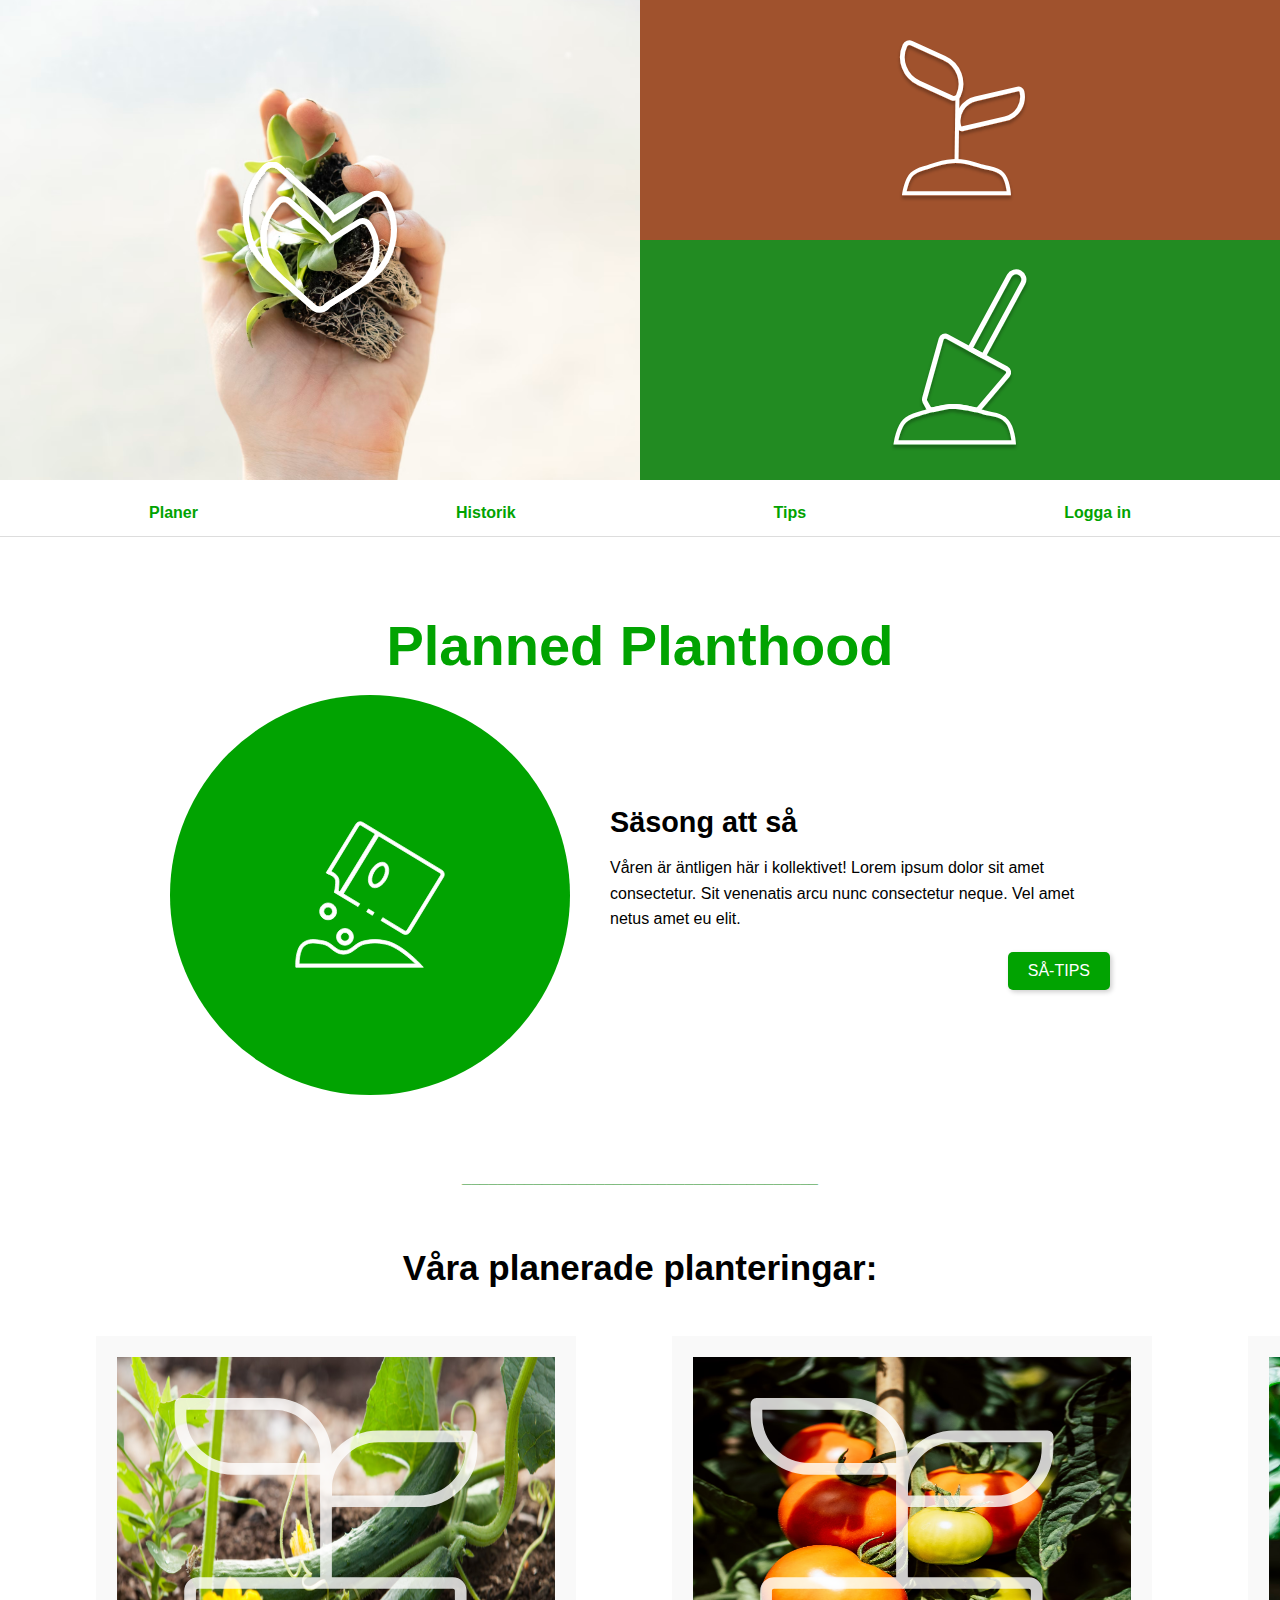
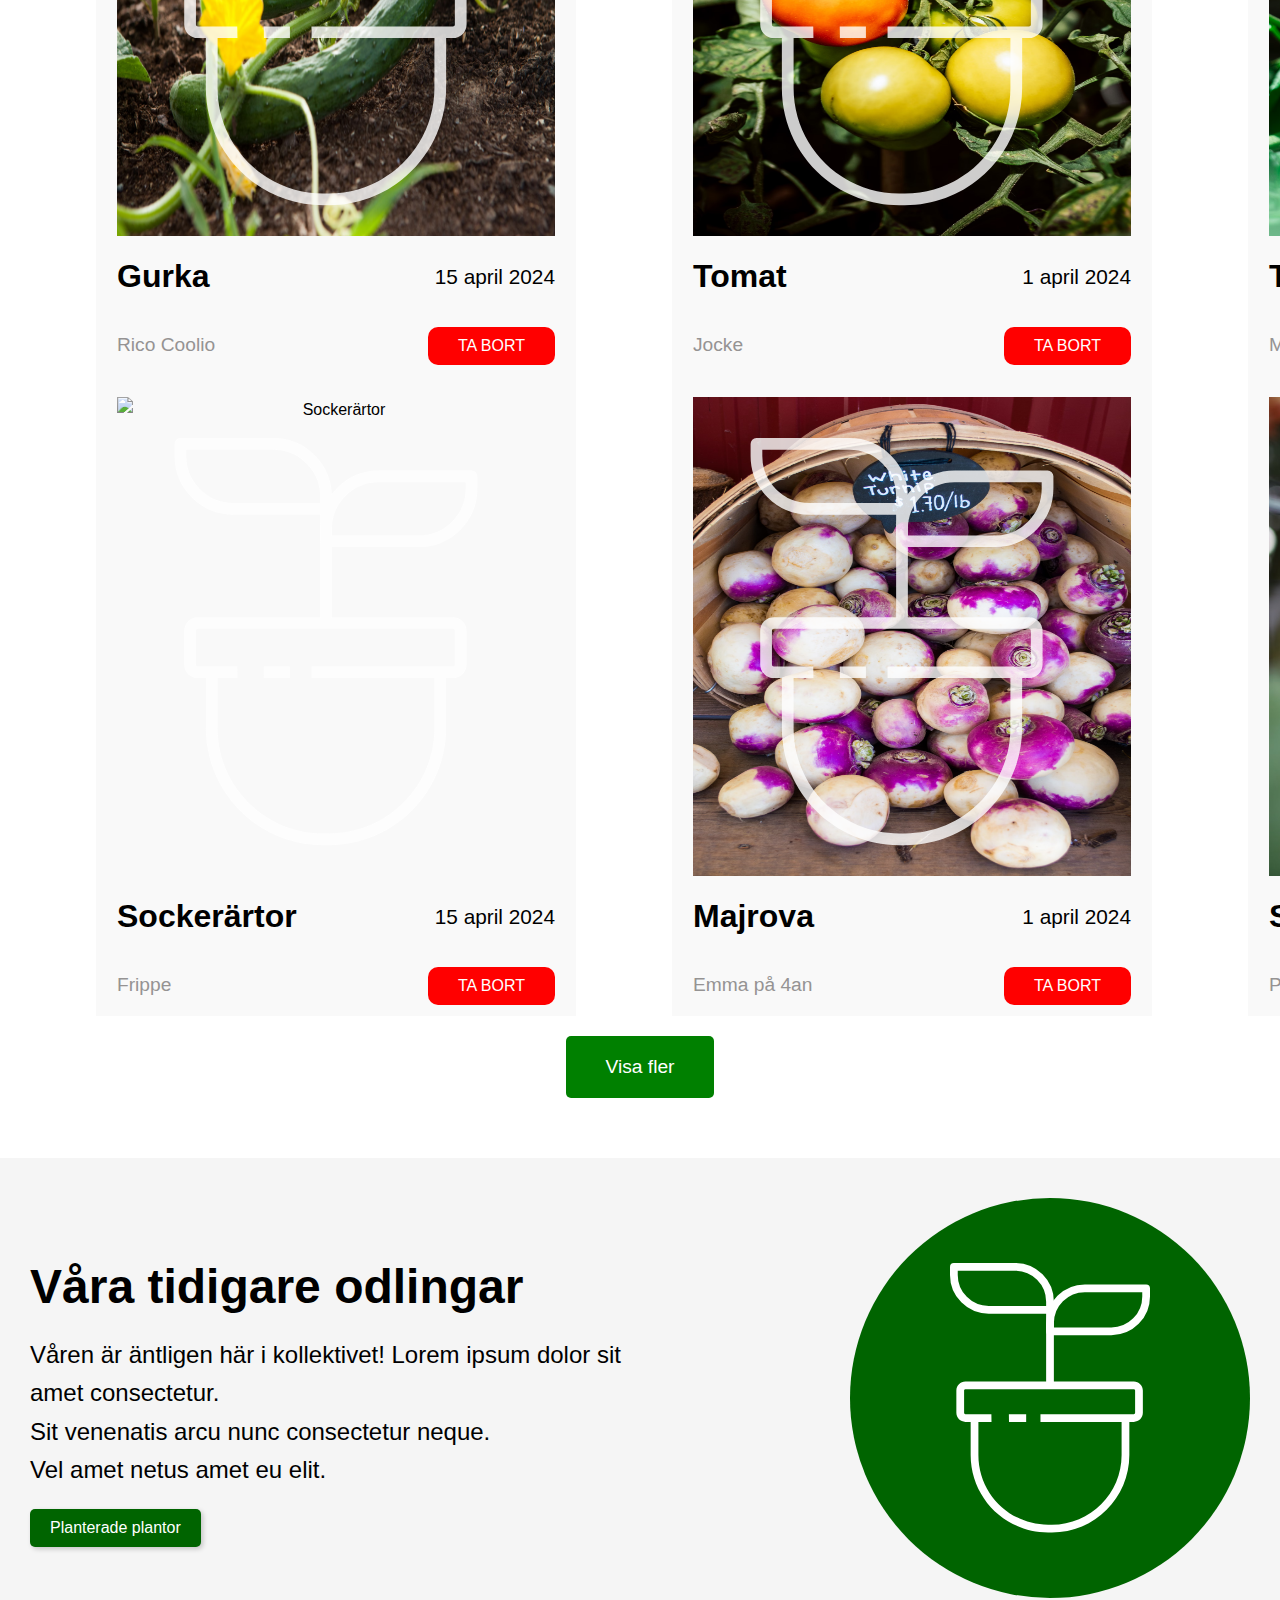
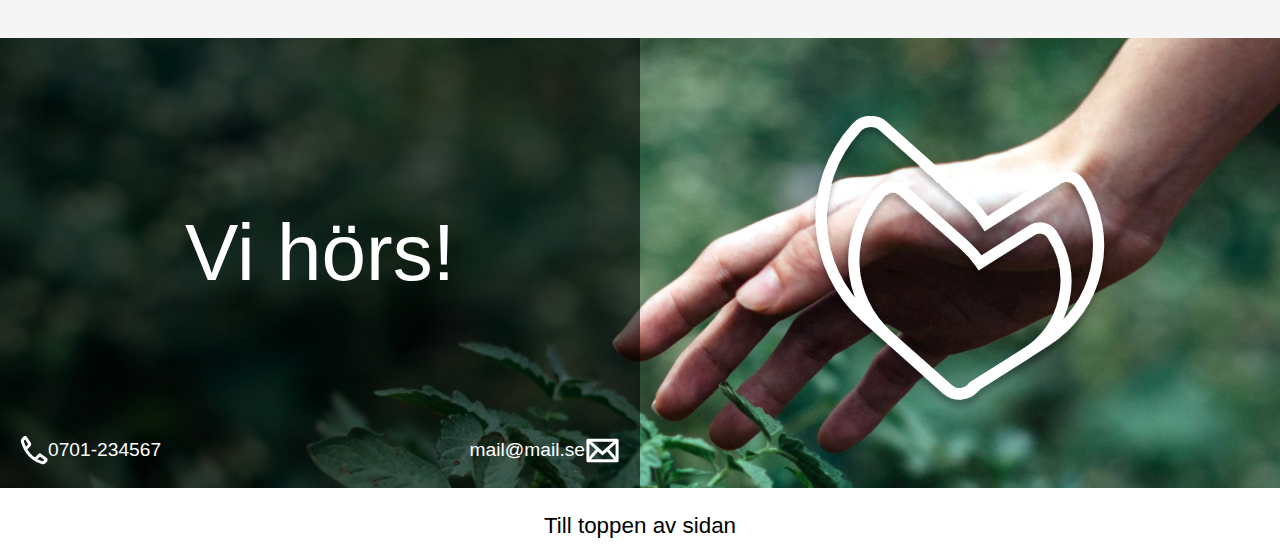
==== commit 925cf9b8: "Klar med mobilvy sida 2, ska finjustera strax" ====
--- a/index.html
+++ b/index.html
@@ -24,6 +24,9 @@
             </div>
         </div>
     </div>
+        <a href="index2.html" class="hamburger-menu">
+        <img src="Bilder/burgir.png" alt="Hamburgarmeny">
+        </a>
     <nav class="header__nav">
         <ul class="nav__list">
             <li class="nav__item"><a href="#">Planer</a></li>
@@ -61,6 +64,7 @@
 
     <!-- Planteringar Section -->
     <section class="planteringar">
+        <h4><strong>________________________________________</strong></h4>
         <h2 class="planering__text">Våra planerade planteringar:</h2>
         <div class="planteringar__grid">
             <!-- Exempel på plantering -->
@@ -74,6 +78,7 @@
                 <div class="plantering__actions">
                 <p>Rico Coolio</p>
                 <button>TA BORT</button>
+                <img src="Bilder/Vector (Stroke).png" alt="Ta bort ikon" class="plantering__icon-trash">
                 </div>
             </div>
             <div class="plantering">
@@ -86,6 +91,7 @@
                 <div class="plantering__actions">
                 <p>Jocke</p>
                 <button>TA BORT</button>
+                <img src="Bilder/Vector (Stroke).png" alt="Ta bort ikon" class="plantering__icon-trash">
                 </div>
             </div>
             <div class="plantering">
@@ -98,6 +104,7 @@
                 <div class="plantering__actions">
                 <p>Majvor och P-Å</p>
                 <button>TA BORT</button>
+                <img src="Bilder/Vector (Stroke).png" alt="Ta bort ikon" class="plantering__icon-trash">
                 </div>
             </div>
             <div class="plantering ">
@@ -110,6 +117,7 @@
                 <div class="plantering__actions">
                 <p>Frippe</p>
                 <button>TA BORT</button>
+                <img src="Bilder/Vector (Stroke).png" alt="Ta bort ikon" class="plantering__icon-trash">
                 </div>
             </div>
             <div class="plantering">
@@ -122,6 +130,7 @@
                 <div class="plantering__actions">
                 <p>Emma på 4an</p>
                 <button>TA BORT</button>
+                <img src="Bilder/Vector (Stroke).png" alt="Ta bort ikon" class="plantering__icon-trash">
                 </div>
             </div>
             <div class="plantering">
@@ -134,6 +143,7 @@
                 <div class="plantering__actions">
                 <p>Perra J</p>
                 <button>TA BORT</button>
+                <img src="Bilder/Vector (Stroke).png" alt="Ta bort ikon" class="plantering__icon-trash">
                 </div>
             </div>
         </div>
--- a/css/styles.css
+++ b/css/styles.css
@@ -68,6 +68,13 @@
 .header__grid-item img {
     width: 140px; /* Justera storleken på SVG-ikonerna */
     height: auto;
+}
+.hamburger-menu {
+    display: none; /* Dölj på stora skärmar */
+    position: absolute;
+    top: 20px;
+    right: 20px;
+    cursor: pointer;
 }
 
 /* Navigation Bar */
@@ -185,6 +192,12 @@
         margin-top: 20px;
         font-size: 35px;
     }
+    h4 {
+        color: #228B22;
+        text-align: center;
+        margin-top: 70px;
+        margin-bottom: 50px;
+    }
 }
 
 .planteringar__grid {
@@ -223,6 +236,9 @@
     display: flex;
     justify-content: space-between;
     align-items: center;
+    .plantering__icon-trash {
+        display: none;
+    }
 }
 
 .plantering__actions p {
@@ -254,6 +270,7 @@
     transform: scale(0.8); 
     opacity: 0.8; 
 }
+
 .plantering h3 {
     margin: 15px 0;
 }
--- a/css/mediasida1.css
+++ b/css/mediasida1.css
@@ -60,16 +60,12 @@
         display: none; /* Dölj den vanliga navigeringen */
     }
 
-    /* Hamburgerikon */
     .hamburger-menu {
-        display: block; /* Visa hamburgerikonen på mobila skärmar */
-        position: absolute;
-        top: 20px;
-        right: 20px;
-        width: 30px;
-        height: 30px;
-    }
-
+        display: block; /* Visa på skärmar mindre än 500px */
+    }
+    .hamburger-menu:hover {
+        transform: scale(1.1);
+    }
     /* Hero-sektionen */
     .hero {
         height: auto; /* Gör höjden flexibel */
@@ -144,10 +140,6 @@
         gap: 20px;
         margin: 0 auto;
     }
-
-    
-    
-
     .plantering__info h3 {
         font-size: 1.5rem;
     }
@@ -158,8 +150,18 @@
 
     .plantering__actions button {
         font-size: 0.9rem;
-    }
-
+        display: none;
+    }
+    .plantering__actions {
+    
+        .plantering__icon-trash {
+            display: block;
+            width: 2rem;
+        }
+        .plantering__icon-trash:hover {
+            transform: scale(1.1);
+        }
+    }
     /* Knappen Visa fler */
     .visafler {
         width: 80%;
@@ -178,7 +180,7 @@
         flex-direction: column; /* Ändra layouten till kolumn för mobil */
         align-items: center;
         text-align: center;
-        margin-top: 20px;
+        
         height: 100vh;
         margin: 0;
     }
@@ -225,10 +227,15 @@
         height: 50%;
         margin-top: 12.2rem;
     }
-
-    .footer__contact {
-        flex-direction: column;
+    .footer__contact p {
+        margin: 0;
+        display: flex;
         align-items: center;
+        font-size: 0.9rem; /* Justera textstorleken */
+    }
+    .footer__heading {
+        font-size: 2rem;
+        margin-bottom: 20px;
     }
 
     .footer__top-link {
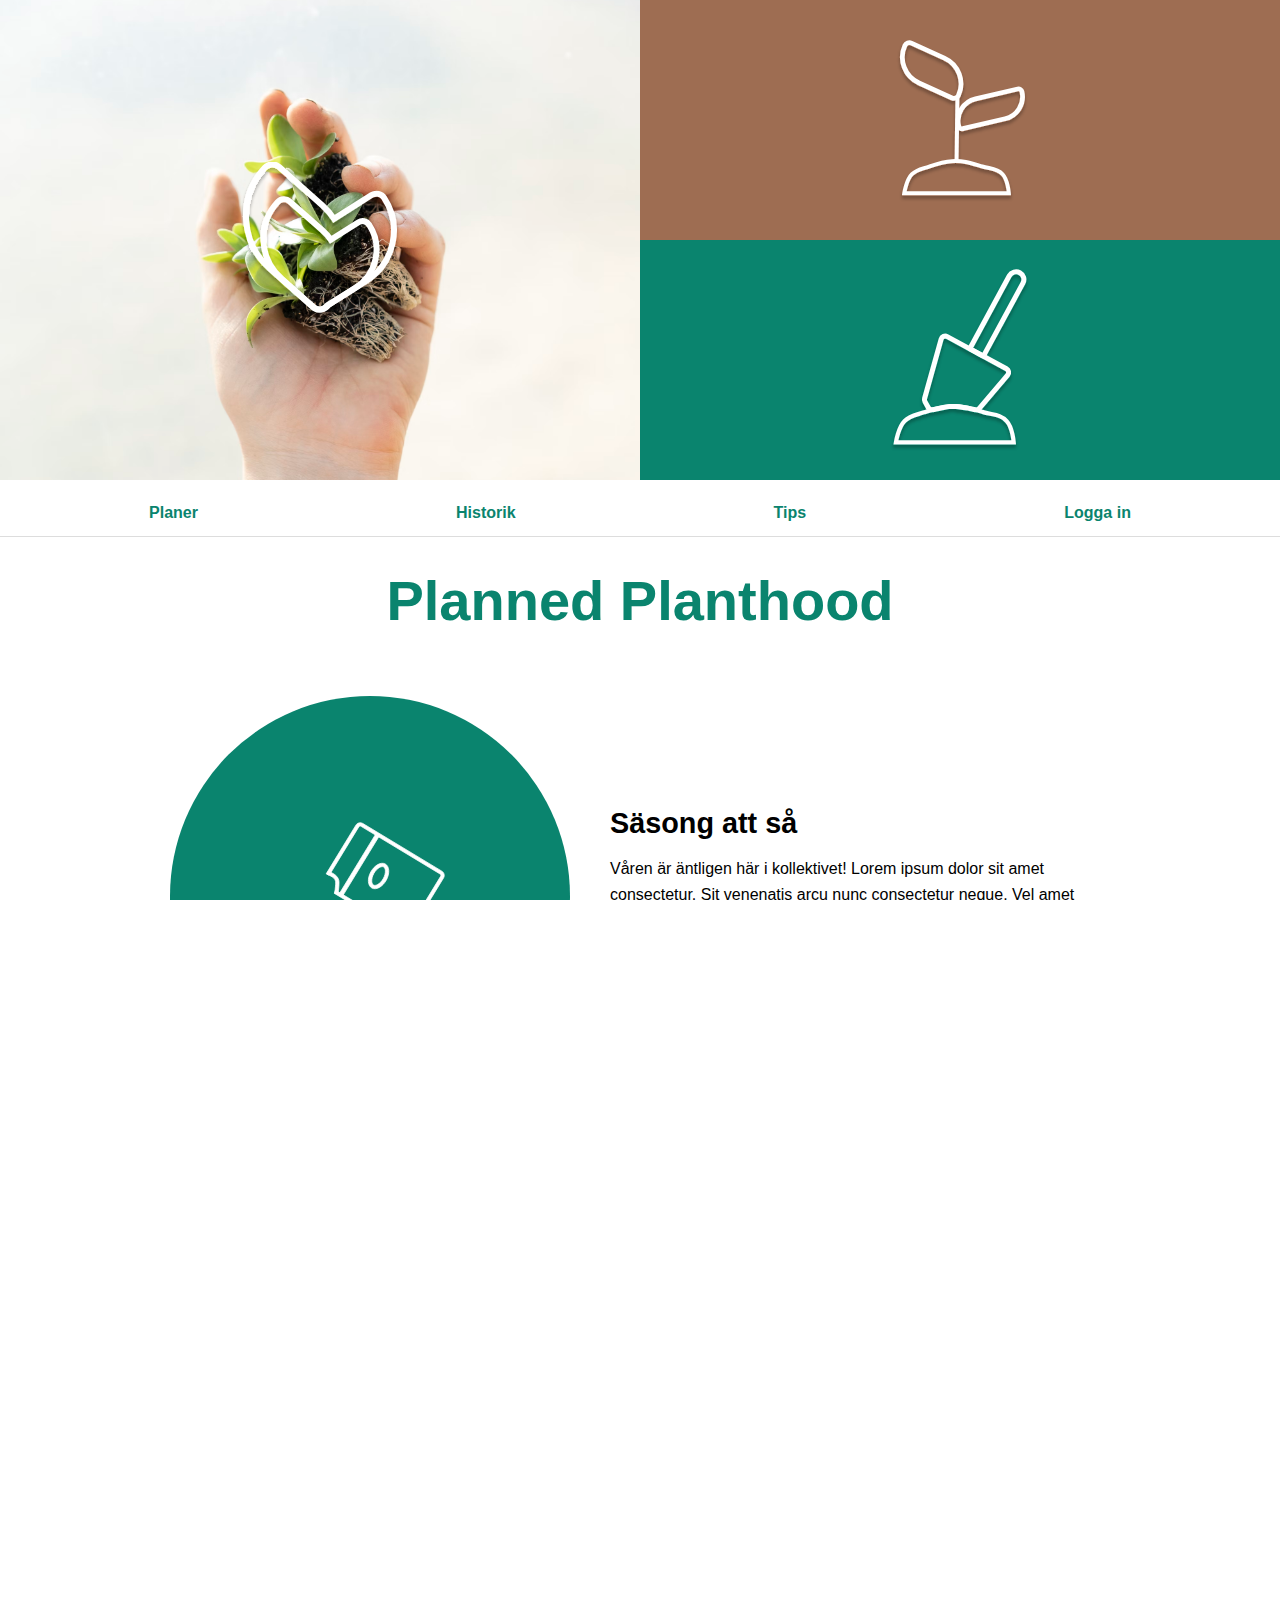
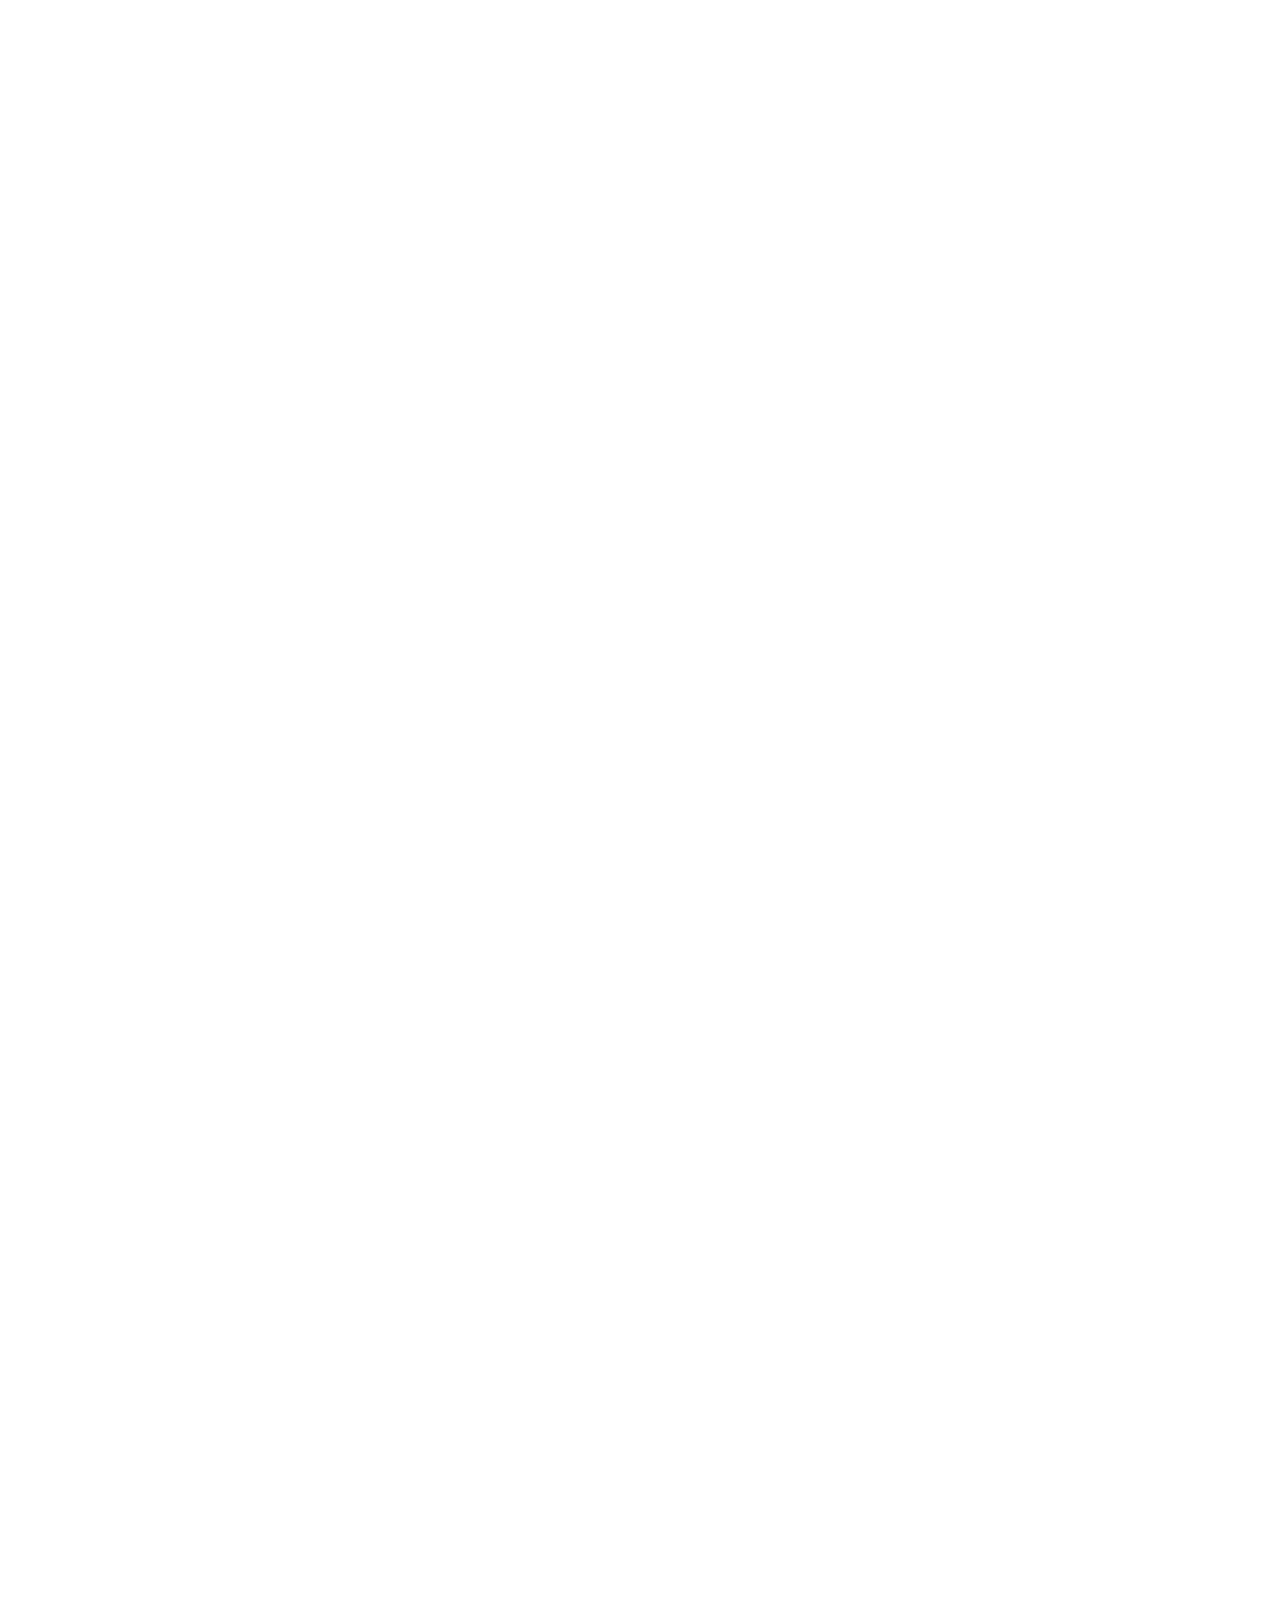
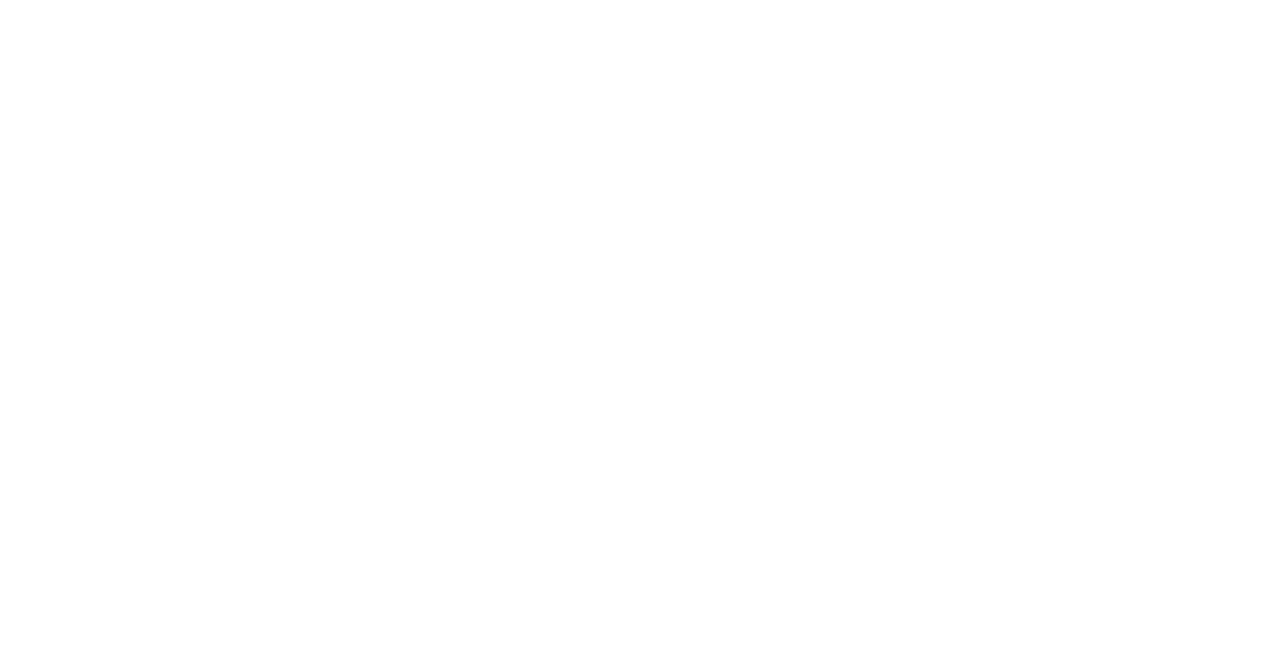
==== commit dcc6ef3c: "Klar" ====
--- a/index.html
+++ b/index.html
@@ -10,12 +10,13 @@
 <body>
 <!-- Header -->
 <header class="header">
-    <div class="header__top">
+    <div class="header__top"><!-- En behållare för det översta innehållet i headern -->
         <div class="header__image-wrapper">
-            <img src="Bilder/Header.avif" alt="Planted hand" class="header__image">
-            <img src="Bilder/Logo.svg" alt="Icon over image" class="header__image-icon">
+            <img src="Bilder/Header.avif" alt="Planted hand" class="header__image"><!-- Bild för headerns bakgrund -->
+            <img src="Bilder/Logo.svg" alt="Icon over image" class="header__image-icon"><!-- En ikon över headerbilden -->
         </div>
         <div class="header__grid">
+            <!-- Innehåller två block, en brun och en grön sektion med ikoner -->
             <div class="header__grid-item header__grid-item--brown">
                 <img src="Bilder/seedling.svg" alt="Icon in brown area">
             </div>
@@ -25,10 +26,11 @@
         </div>
     </div>
         <a href="index2.html" class="hamburger-menu">
-        <img src="Bilder/burgir.png" alt="Hamburgarmeny">
+        <img src="Bilder/burgir.png" alt="Hamburgarmeny"><!-- En hamburgarmeny för mobil navigering -->
         </a>
     <nav class="header__nav">
         <ul class="nav__list">
+            <!-- Lista över navigationslänkar -->
             <li class="nav__item"><a href="#">Planer</a></li>
             <li class="nav__item"><a href="#">Historik</a></li>
             <li class="nav__item"><a href="#">Tips</a></li>
@@ -47,28 +49,28 @@
 <!-- Main Content -->
 <main>
     <!-- Säsong att så Section -->
-    <div class="planned-planthood__content">
-        <!-- Left Circular Icon -->
+    <section class="planned-planthood__content">
+        
         <div class="planned-planthood__icon-wrapper">
             <img src="Bilder/Vectorseedpackage.svg" alt="" class="planned-planthood__icon">
         </div>
         
-        <!-- Right Text and Button -->
+        
         <div class="planned-planthood__text">
             <h3>Säsong att så</h3>
             <p>Våren är äntligen här i kollektivet! Lorem ipsum dolor sit amet consectetur. Sit venenatis arcu nunc consectetur neque. Vel amet netus amet eu elit.</p>
             <button class="planned-planthood__button">SÅ-TIPS</button>
         </div>
-    </div>
+    </section>
 </section>
 
     <!-- Planteringar Section -->
     <section class="planteringar">
-        <h4><strong>________________________________________</strong></h4>
+        <h4>__________________________________</h4>
         <h2 class="planering__text">Våra planerade planteringar:</h2>
         <div class="planteringar__grid">
-            <!-- Exempel på plantering -->
-            <div class="plantering">
+            
+            <article class="plantering">
                 <img src="Bilder/Gurka.avif" alt="Gurka" class="plantering__bild">
                 <img src="Bilder/plant.svg" alt="icon" class="plantering__icon">
                 <div class="plantering__info">
@@ -80,8 +82,8 @@
                 <button>TA BORT</button>
                 <img src="Bilder/Vector (Stroke).png" alt="Ta bort ikon" class="plantering__icon-trash">
                 </div>
-            </div>
-            <div class="plantering">
+            </article>
+            <article class="plantering">
                 <img src="Bilder/Tomat.avif" alt="Tomat" class="plantering__bild">
                 <img src="Bilder/plant.svg" alt="icon" class="plantering__icon">
                 <div class="plantering__info">
@@ -93,8 +95,8 @@
                 <button>TA BORT</button>
                 <img src="Bilder/Vector (Stroke).png" alt="Ta bort ikon" class="plantering__icon-trash">
                 </div>
-            </div>
-            <div class="plantering">
+            </article>
+            <article class="plantering">
                 <img src="Bilder/Tomat1.avif" alt="Tomat" class="plantering__bild">
                 <img src="Bilder/plant.svg" alt="icon" class="plantering__icon">
                 <div class="plantering__info">
@@ -106,8 +108,8 @@
                 <button>TA BORT</button>
                 <img src="Bilder/Vector (Stroke).png" alt="Ta bort ikon" class="plantering__icon-trash">
                 </div>
-            </div>
-            <div class="plantering ">
+            </article>
+            <article class="plantering ">
                 <img src="Bilder/Sockerärtor.avif" alt="Sockerärtor" class="plantering__bild">
                 <img src="Bilder/plant.svg" alt="icon" class="plantering__icon">
                 <div class="plantering__info">
@@ -119,8 +121,8 @@
                 <button>TA BORT</button>
                 <img src="Bilder/Vector (Stroke).png" alt="Ta bort ikon" class="plantering__icon-trash">
                 </div>
-            </div>
-            <div class="plantering">
+            </article>
+            <article class="plantering">
                 <img src="Bilder/photo-1555447740-03e40562af94.avif" alt="Majrova" class="plantering__bild">
                 <img src="Bilder/plant.svg" alt="icon" class="plantering__icon">
                 <div class="plantering__info">
@@ -132,8 +134,8 @@
                 <button>TA BORT</button>
                 <img src="Bilder/Vector (Stroke).png" alt="Ta bort ikon" class="plantering__icon-trash">
                 </div>
-            </div>
-            <div class="plantering">
+            </article>
+            <article class="plantering">
                 <img src="Bilder/squash.avif" alt="Squash" class="plantering__bild">
                 <img src="Bilder/plant.svg" alt="icon för plantering" class="plantering__icon">
                 <div class="plantering__info">
@@ -145,7 +147,7 @@
                 <button>TA BORT</button>
                 <img src="Bilder/Vector (Stroke).png" alt="Ta bort ikon" class="plantering__icon-trash">
                 </div>
-            </div>
+            </article>
         </div>
         <button class="visafler">Visa fler</button>
     </section>
@@ -167,14 +169,14 @@
 
 <!-- Footer -->
 <footer class="footer">
-    <div class="footer__overlay">
+    <article class="footer__overlay">
         <p class="footer__heading">Vi hörs!</p>
         <div class="footer__contact">
             <p class="footer__phone">
                 <img src="Bilder/telephone.svg" alt="Telefon-ikon" class="footer__ikon"> 0701-234567</p>
             <p class="footer__email">mail@mail.se <img src="Bilder/envelope.svg" alt="mail ikon" class="footer__ikon"></p>
         </div>
-    </div>
+    </article>
     <div class="footer__image-wrapper">
         <img src="Bilder/Footer.avif" alt="Hand touching plant" class="footer__image">
         <img src="Bilder/Logo.svg" alt="Icon" class="footer__icon">
--- a/css/styles.css
+++ b/css/styles.css
@@ -4,9 +4,11 @@
     box-sizing: border-box;
 }
 
-body {
+html, body {
     font-family: Arial, sans-serif;
     line-height: 1.6;
+    overflow-x: hidden; /* Förhindra horisontell scroll */
+    height: 100%;
 }
 
 /* Header */
@@ -58,11 +60,11 @@
 }
 
 .header__grid-item--brown {
-    background-color: #A0522D; /* Brun färg */
+    background-color: #9E6D52; /* Brun färg */
 }
 
 .header__grid-item--green {
-    background-color: #228B22; /* Grön färg */
+    background-color: #0A846E; /* Grön färg */
 }
 
 .header__grid-item img {
@@ -97,7 +99,7 @@
 
 .nav__item a {
     text-decoration: none;
-    color: rgb(1, 163, 1);
+    color: #0A846E;
     font-weight: bold;
     padding: 10px 20px;
 }
@@ -106,15 +108,14 @@
 .hero {
     background-size: cover;
     background-position: center;
-    height: 70px;
-    display: flex;
-    justify-content: center;
-    margin-bottom: 5%;
-    margin-top: 5%;
+    min-height: 20vh;
+    display: flex;
+    justify-content: center;
+    margin-top: 19px;
 }
 
 .hero__title {
-    color: rgb(1, 163, 1);
+    color: #0A846E;
     font-size: 3.5rem;
 }
 
@@ -136,7 +137,7 @@
     width: 400px;
     height: 400px;
     border-radius: 50%;
-    background-color: rgb(1, 163, 1); /* Samma färg som ikonen */
+    background-color: #0A846E; /* Samma färg som ikonen */
     display: flex;
     justify-content: center;
     align-items: center;
@@ -167,7 +168,7 @@
 }
 
 .planned-planthood__button {
-    background-color: rgb(1, 163, 1);
+    background-color: #0A846E;
     color: white;
     padding: 10px 20px;
     border: none;
@@ -186,6 +187,8 @@
 
 .planteringar {
     padding: 40px 0;
+    min-height: 100vh;
+    overflow: hidden;
     h2 {
         text-align: center;
         margin-bottom: 40px;
@@ -193,7 +196,7 @@
         font-size: 35px;
     }
     h4 {
-        color: #228B22;
+        color: #0A846E;
         text-align: center;
         margin-top: 70px;
         margin-bottom: 50px;
@@ -202,20 +205,28 @@
 
 .planteringar__grid {
     display: grid;
-    grid-template-columns: repeat(3, 1fr);
+    grid-template-columns: repeat(3, 30vw);
     grid-template-rows: repeat(2);
     position: relative;
+    margin-left: 70px;
+    gap: 10px;
 }
 
 .plantering {
     text-align: center;
-    border: 1px solid #f9f9f9;
+    border: 1px solid #e0dcdc;
     background-color: #f9f9f9;
     position: relative;
     padding: 20px;
-    height: 40rem;
-    width: 30rem;
-    margin-left: 6rem;
+    max-height: 90vh; /* Begränsar höjden så att den inte orsakar overflow */
+    overflow: hidden;
+    box-shadow: 0 4px 8px rgba(0, 0, 0, 0.1);
+
+    .plantering__bild {
+        max-height: 60vh;
+        max-width: auto;
+        object-fit: cover; /* Behåll proportionerna */
+    }
 }
 .plantering__info {
     display: flex;
@@ -239,6 +250,9 @@
     .plantering__icon-trash {
         display: none;
     }
+}
+.plantering__actions button:hover {
+    transform: scale(1.1);
 }
 
 .plantering__actions p {
@@ -263,10 +277,8 @@
 }
 .plantering__icon {
     position: absolute;
-    top: 10px;
-    right: 10px;
-    width: 30px;
-    height: 30px;
+    bottom: 140px;
+    right: -5px;
     transform: scale(0.8); 
     opacity: 0.8; 
 }
@@ -278,16 +290,21 @@
     display: block; /* Gör knappen till inline-block för att fungera med text-align */
     margin: 20px auto;
     padding: 20px 40px;
-    background-color: green;
+    background-color: #0A846E;
     color: white;
     border: none;
     cursor: pointer;
     font-size: 1.2rem;
     border-radius: 5px;
 }
+.visafler:hover {
+    transform: scale(1.1);
+}
 .odlingar {
+    min-height: 40vh;
     padding: 40px 20px;
-    background-color: #f5f5f5;
+    background-color: white;
+    overflow: hidden;
 }
 
 .odlingar__content {
@@ -314,7 +331,7 @@
 
 .odlingar__button {
     padding: 10px 20px;
-    background-color: #006400;
+    background-color: #0A846E;
     color: white;
     border: none;
     cursor: pointer;
@@ -327,7 +344,7 @@
     width: 400px;
     height: 400px;
     border-radius: 50%;
-    background-color: #006400;
+    background-color: #0A846E;
     display: flex;
     justify-content: center;
     align-items: center;
@@ -353,7 +370,7 @@
     top: 0;
     left: 0;
     width: 50%; /* Halva bredden av footern */
-    height: 87%; /* Full höjd */
+    height: 50vh; /* halv höjd */
     background-color: rgba(0, 0, 0, 0.6); /* Halvgenomskinlig overlay */
     display: flex;
     flex-direction: column;
@@ -422,6 +439,7 @@
     font-size: 1.4rem;
     text-align: center;
     margin-top: 20px;
+    
 }
 
 .footer__top-link:hover {
--- a/css/mediasida1.css
+++ b/css/mediasida1.css
@@ -34,21 +34,21 @@
     .header__grid-item--brown {
         background-color: #A0522D;
         img {
-            height: 90px;
-            margin-top: 150px;
+            height: 120px;
+            margin-top: 170px;
         }
     }
 
     .header__grid-item--green {
         background-color: #228B22;
         img{
-            height: 90px;
-            margin-top: 150px;
+            height: 120px;
+            margin-top: 170px;
         }
     }
 
     .header__image-icon {
-        width: 170px; /* Justera storleken på ikonen */
+        width: 190px; /* Justera storleken på ikonen */
         margin-top: 20%;
         top: 50%;
         left: 50%;
@@ -129,11 +129,16 @@
             object-fit: fill;
             margin-top: 40px;
         }
+
     }
     .planering__text {
         padding-top: 100px;
     }
-
+    .planteringar {
+        h4{
+        margin-top: 170px;
+        }
+    }
     .planteringar__grid {
         display: grid;
         grid-template-columns: repeat(2, 1fr);
@@ -162,15 +167,10 @@
             transform: scale(1.1);
         }
     }
-    /* Knappen Visa fler */
+    
     .visafler {
         width: 80%;
-        margin: 20px auto;
-    }
-    /* Knappen Visa fler */
-    .visafler {
-        width: 80%;
-        margin: 20px auto;
+        margin: 40px auto;
         display: block;
     }
 
@@ -247,7 +247,7 @@
         transform: translate(-50%, -50%);
         width: 150px;
         height: auto;
-        z-index: 2;
+        z-index: 2; /* vart den hamnar*/
         top: 20%;
         left: 50%;
     }
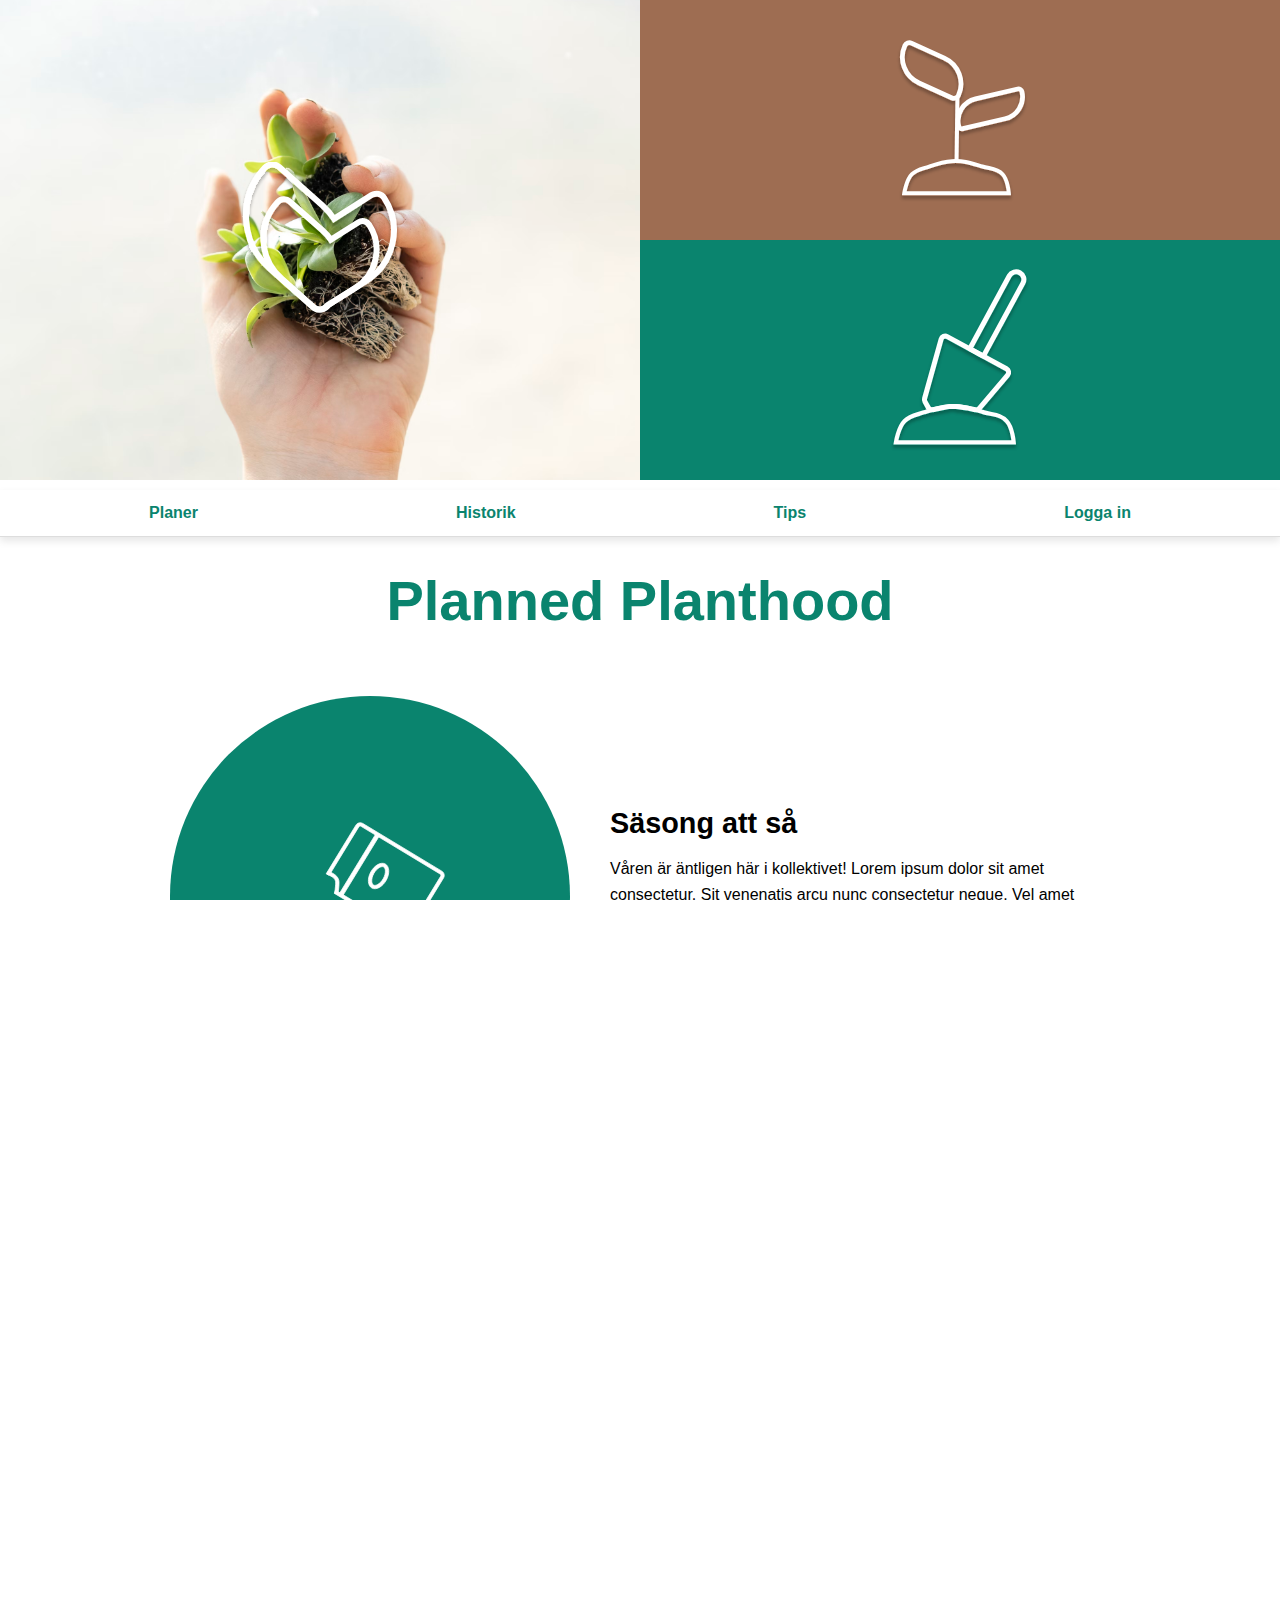
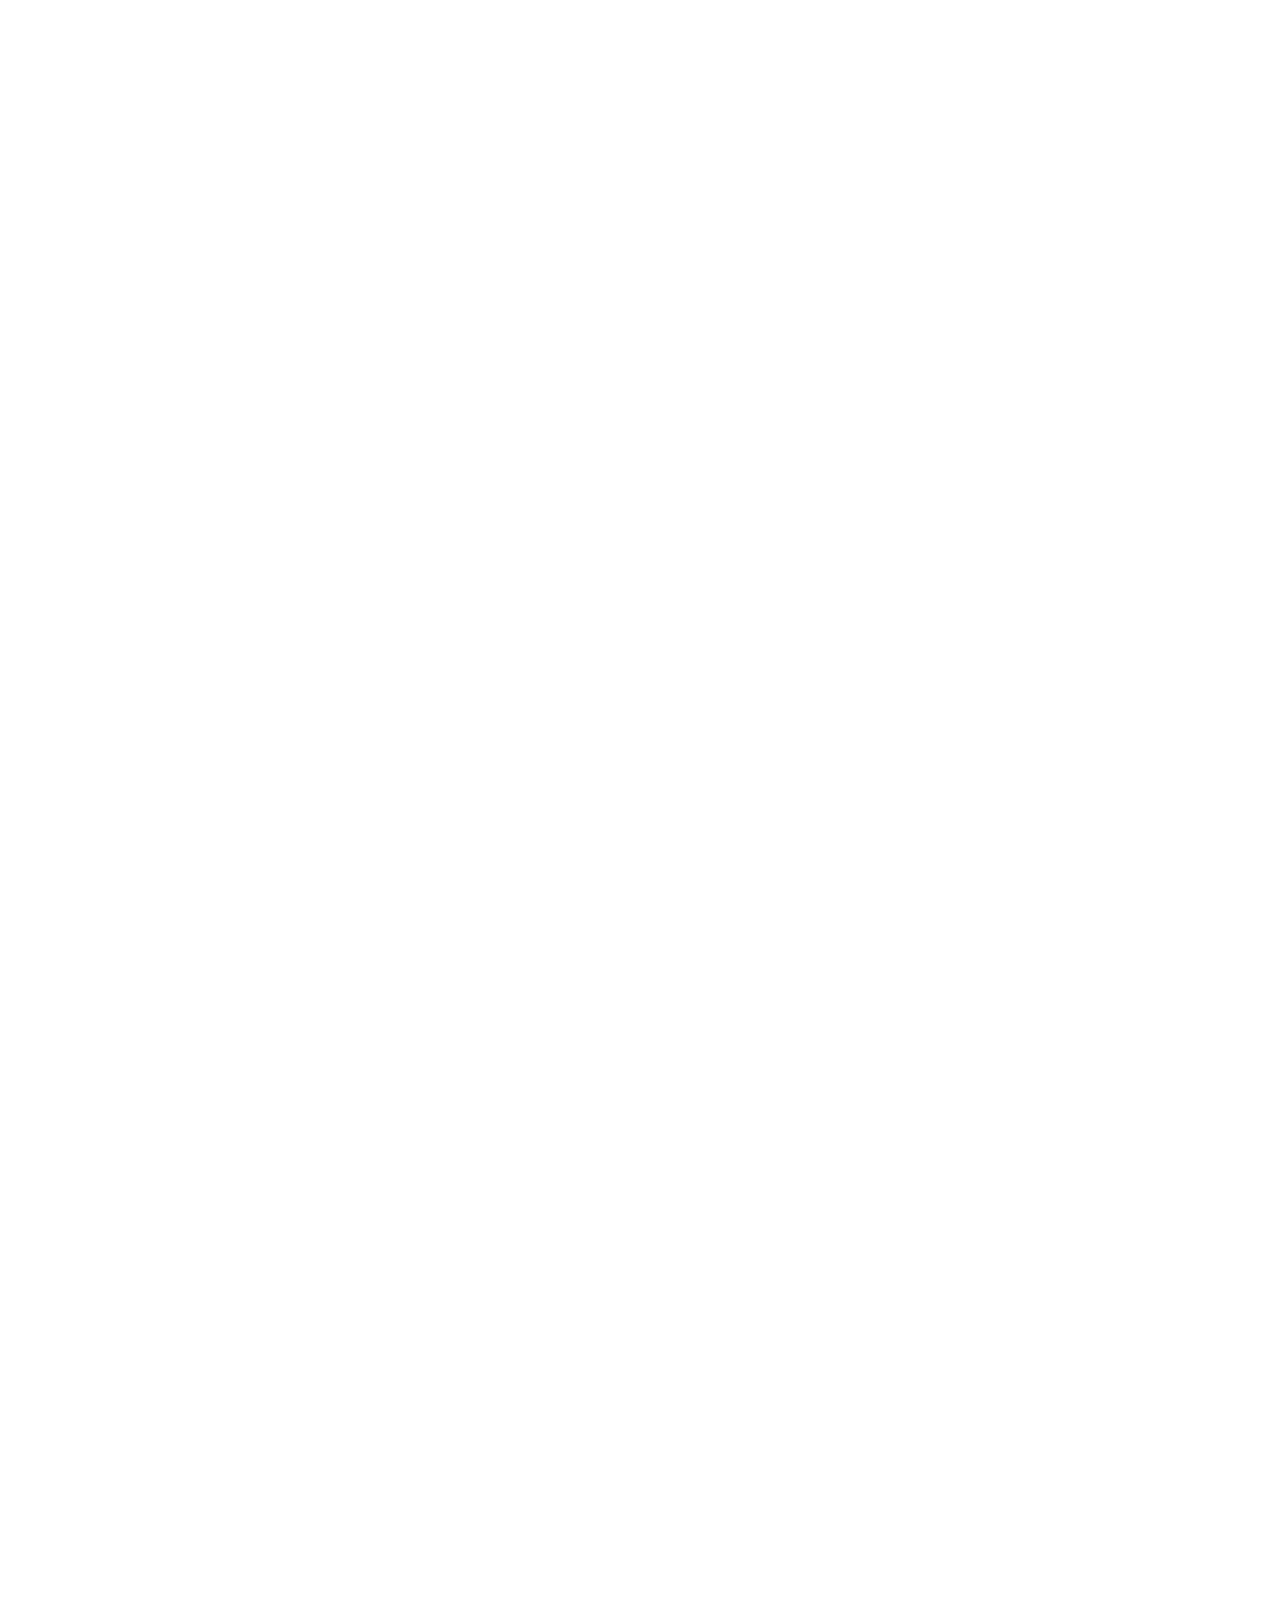
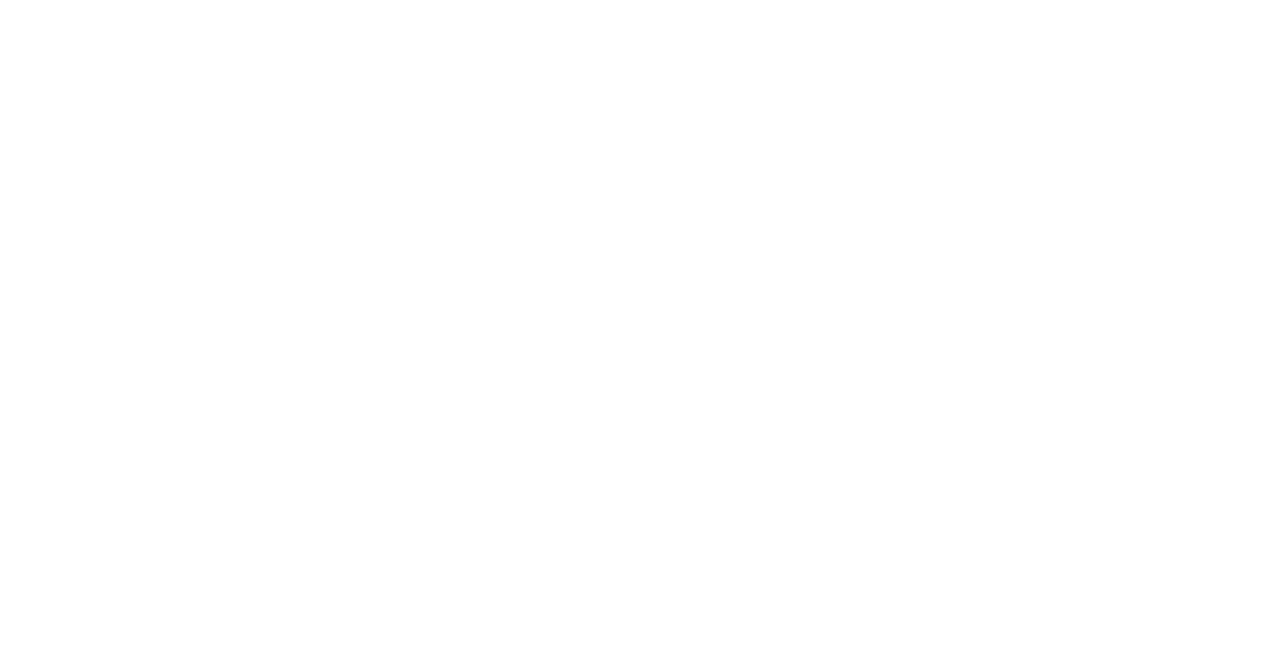
==== commit 5188daf8: "Gjort min html semantisk" ====
--- a/index.html
+++ b/index.html
@@ -10,21 +10,21 @@
 <body>
 <!-- Header -->
 <header class="header">
-    <div class="header__top"><!-- En behållare för det översta innehållet i headern -->
-        <div class="header__image-wrapper">
+    <section class="header__top"><!-- En behållare för det översta innehållet i headern -->
+        <figure class="header__image-wrapper">
             <img src="Bilder/Header.avif" alt="Planted hand" class="header__image"><!-- Bild för headerns bakgrund -->
             <img src="Bilder/Logo.svg" alt="Icon over image" class="header__image-icon"><!-- En ikon över headerbilden -->
-        </div>
-        <div class="header__grid">
+        </figure>
+        <section class="header__grid">
             <!-- Innehåller två block, en brun och en grön sektion med ikoner -->
-            <div class="header__grid-item header__grid-item--brown">
+            <figure class="header__grid-item header__grid-item--brown">
                 <img src="Bilder/seedling.svg" alt="Icon in brown area">
-            </div>
-            <div class="header__grid-item header__grid-item--green">
+            </figure>
+            <figure class="header__grid-item header__grid-item--green"> <!--Figure-->
                 <img src="Bilder/dig.svg" alt="Icon in green area">
-            </div>
-        </div>
-    </div>
+            </figure>
+        </section>
+    </section>
         <a href="index2.html" class="hamburger-menu">
         <img src="Bilder/burgir.png" alt="Hamburgarmeny"><!-- En hamburgarmeny för mobil navigering -->
         </a>
@@ -41,9 +41,9 @@
 
 <!-- Hero Section -->
 <section class="hero">
-    <div class="hero__content">
+    <header class="hero__content">
         <h1 class="hero__title">Planned Planthood</h1>
-    </div>
+    </header>
 </section>
 
 <!-- Main Content -->
@@ -51,16 +51,16 @@
     <!-- Säsong att så Section -->
     <section class="planned-planthood__content">
         
-        <div class="planned-planthood__icon-wrapper">
+        <figure class="planned-planthood__icon-wrapper">
             <img src="Bilder/Vectorseedpackage.svg" alt="" class="planned-planthood__icon">
-        </div>
+        </figure>
         
         
-        <div class="planned-planthood__text">
+        <article class="planned-planthood__text">
             <h3>Säsong att så</h3>
             <p>Våren är äntligen här i kollektivet! Lorem ipsum dolor sit amet consectetur. Sit venenatis arcu nunc consectetur neque. Vel amet netus amet eu elit.</p>
             <button class="planned-planthood__button">SÅ-TIPS</button>
-        </div>
+        </article>
     </section>
 </section>
 
@@ -68,102 +68,102 @@
     <section class="planteringar">
         <h4>__________________________________</h4>
         <h2 class="planering__text">Våra planerade planteringar:</h2>
-        <div class="planteringar__grid">
+        <section class="planteringar__grid">
             
             <article class="plantering">
                 <img src="Bilder/Gurka.avif" alt="Gurka" class="plantering__bild">
                 <img src="Bilder/plant.svg" alt="icon" class="plantering__icon">
-                <div class="plantering__info">
+                <section class="plantering__info">
                 <h3>Gurka</h3>
                 <p>15 april 2024</p>
-                </div>
-                <div class="plantering__actions">
+                </section>
+                <section class="plantering__actions">
                 <p>Rico Coolio</p>
                 <button>TA BORT</button>
                 <img src="Bilder/Vector (Stroke).png" alt="Ta bort ikon" class="plantering__icon-trash">
-                </div>
+                </section>
             </article>
             <article class="plantering">
                 <img src="Bilder/Tomat.avif" alt="Tomat" class="plantering__bild">
                 <img src="Bilder/plant.svg" alt="icon" class="plantering__icon">
-                <div class="plantering__info">
+                <section class="plantering__info">
                 <h3>Tomat</h3>
                 <p>1 april 2024</p>
-                </div>
-                <div class="plantering__actions">
+                </section>
+                <section class="plantering__actions">
                 <p>Jocke</p>
                 <button>TA BORT</button>
                 <img src="Bilder/Vector (Stroke).png" alt="Ta bort ikon" class="plantering__icon-trash">
-                </div>
+                </section>
             </article>
             <article class="plantering">
                 <img src="Bilder/Tomat1.avif" alt="Tomat" class="plantering__bild">
                 <img src="Bilder/plant.svg" alt="icon" class="plantering__icon">
-                <div class="plantering__info">
+                <section class="plantering__info">
                 <h3>Tomat</h3>
                 <p>1 april 2024</p>
-                </div>
-                <div class="plantering__actions">
+                </section>
+                <section class="plantering__actions">
                 <p>Majvor och P-Å</p>
                 <button>TA BORT</button>
                 <img src="Bilder/Vector (Stroke).png" alt="Ta bort ikon" class="plantering__icon-trash">
-                </div>
+                </section>
             </article>
             <article class="plantering ">
                 <img src="Bilder/Sockerärtor.avif" alt="Sockerärtor" class="plantering__bild">
                 <img src="Bilder/plant.svg" alt="icon" class="plantering__icon">
-                <div class="plantering__info">
+                <section class="plantering__info">
                 <h3>Sockerärtor</h3>
                 <p>15 april 2024</p>
-                </div>
-                <div class="plantering__actions">
+                </section>
+                <section class="plantering__actions">
                 <p>Frippe</p>
                 <button>TA BORT</button>
                 <img src="Bilder/Vector (Stroke).png" alt="Ta bort ikon" class="plantering__icon-trash">
-                </div>
+                </section>
             </article>
             <article class="plantering">
                 <img src="Bilder/photo-1555447740-03e40562af94.avif" alt="Majrova" class="plantering__bild">
                 <img src="Bilder/plant.svg" alt="icon" class="plantering__icon">
-                <div class="plantering__info">
+                <section class="plantering__info">
                 <h3>Majrova</h3>
                 <p>1 april 2024</p>
-                </div>
-                <div class="plantering__actions">
+                </section>
+                <section class="plantering__actions">
                 <p>Emma på 4an</p>
                 <button>TA BORT</button>
                 <img src="Bilder/Vector (Stroke).png" alt="Ta bort ikon" class="plantering__icon-trash">
-                </div>
+                </section>
             </article>
             <article class="plantering">
                 <img src="Bilder/squash.avif" alt="Squash" class="plantering__bild">
                 <img src="Bilder/plant.svg" alt="icon för plantering" class="plantering__icon">
-                <div class="plantering__info">
+                <section class="plantering__info">
                 <h3>Squash</h3>
                 <p>15 april 2024</p>
-                </div>
-                <div class="plantering__actions">
+                </section>
+                <section class="plantering__actions">
                 <p>Perra J</p>
                 <button>TA BORT</button>
                 <img src="Bilder/Vector (Stroke).png" alt="Ta bort ikon" class="plantering__icon-trash">
-                </div>
+                </section>
             </article>
-        </div>
+        </section>
         <button class="visafler">Visa fler</button>
     </section>
 
     <!-- Tidigare Odlings Section -->
     <section class="odlingar">
-        <div class="odlingar__content">
-            <div class="odlingar__text">
+        <article class="odlingar__content">
+            <section class="odlingar__text">
                 <h2>Våra tidigare odlingar</h2>
                 <p>Våren är äntligen här i kollektivet! Lorem ipsum dolor sit amet consectetur. <br>Sit venenatis arcu nunc consectetur neque. <br>Vel amet netus amet eu elit.</p>
                 <button class="odlingar__button">Planterade plantor</button>
-            </div>
-            <div class="odlingar__icon">
+            </section>
+            <figure class="odlingar__icon">
                 <img src="Bilder/plant.svg" alt="Ikon för odlingar">
-            </div>
-        </div>
+            </figure>
+        </article>
     </section>
 </main>
 
@@ -171,16 +171,16 @@
 <footer class="footer">
     <article class="footer__overlay">
         <p class="footer__heading">Vi hörs!</p>
-        <div class="footer__contact">
+        <figure class="footer__contact">
             <p class="footer__phone">
                 <img src="Bilder/telephone.svg" alt="Telefon-ikon" class="footer__ikon"> 0701-234567</p>
             <p class="footer__email">mail@mail.se <img src="Bilder/envelope.svg" alt="mail ikon" class="footer__ikon"></p>
-        </div>
+        </figure>
     </article>
-    <div class="footer__image-wrapper">
+    <figure class="footer__image-wrapper">
         <img src="Bilder/Footer.avif" alt="Hand touching plant" class="footer__image">
         <img src="Bilder/Logo.svg" alt="Icon" class="footer__icon">
-    </div>
+    </figure>
     <a href="#" class="footer__top-link">Till toppen av sidan</a>
 </footer>
 </body>
--- a/css/styles.css
+++ b/css/styles.css
@@ -87,6 +87,7 @@
     text-align: center;
     padding: 10px 0;
     box-sizing: border-box;
+    box-shadow: 0 4px 8px rgba(0, 0, 0, 0.1);
 }
 
 .nav__list {
